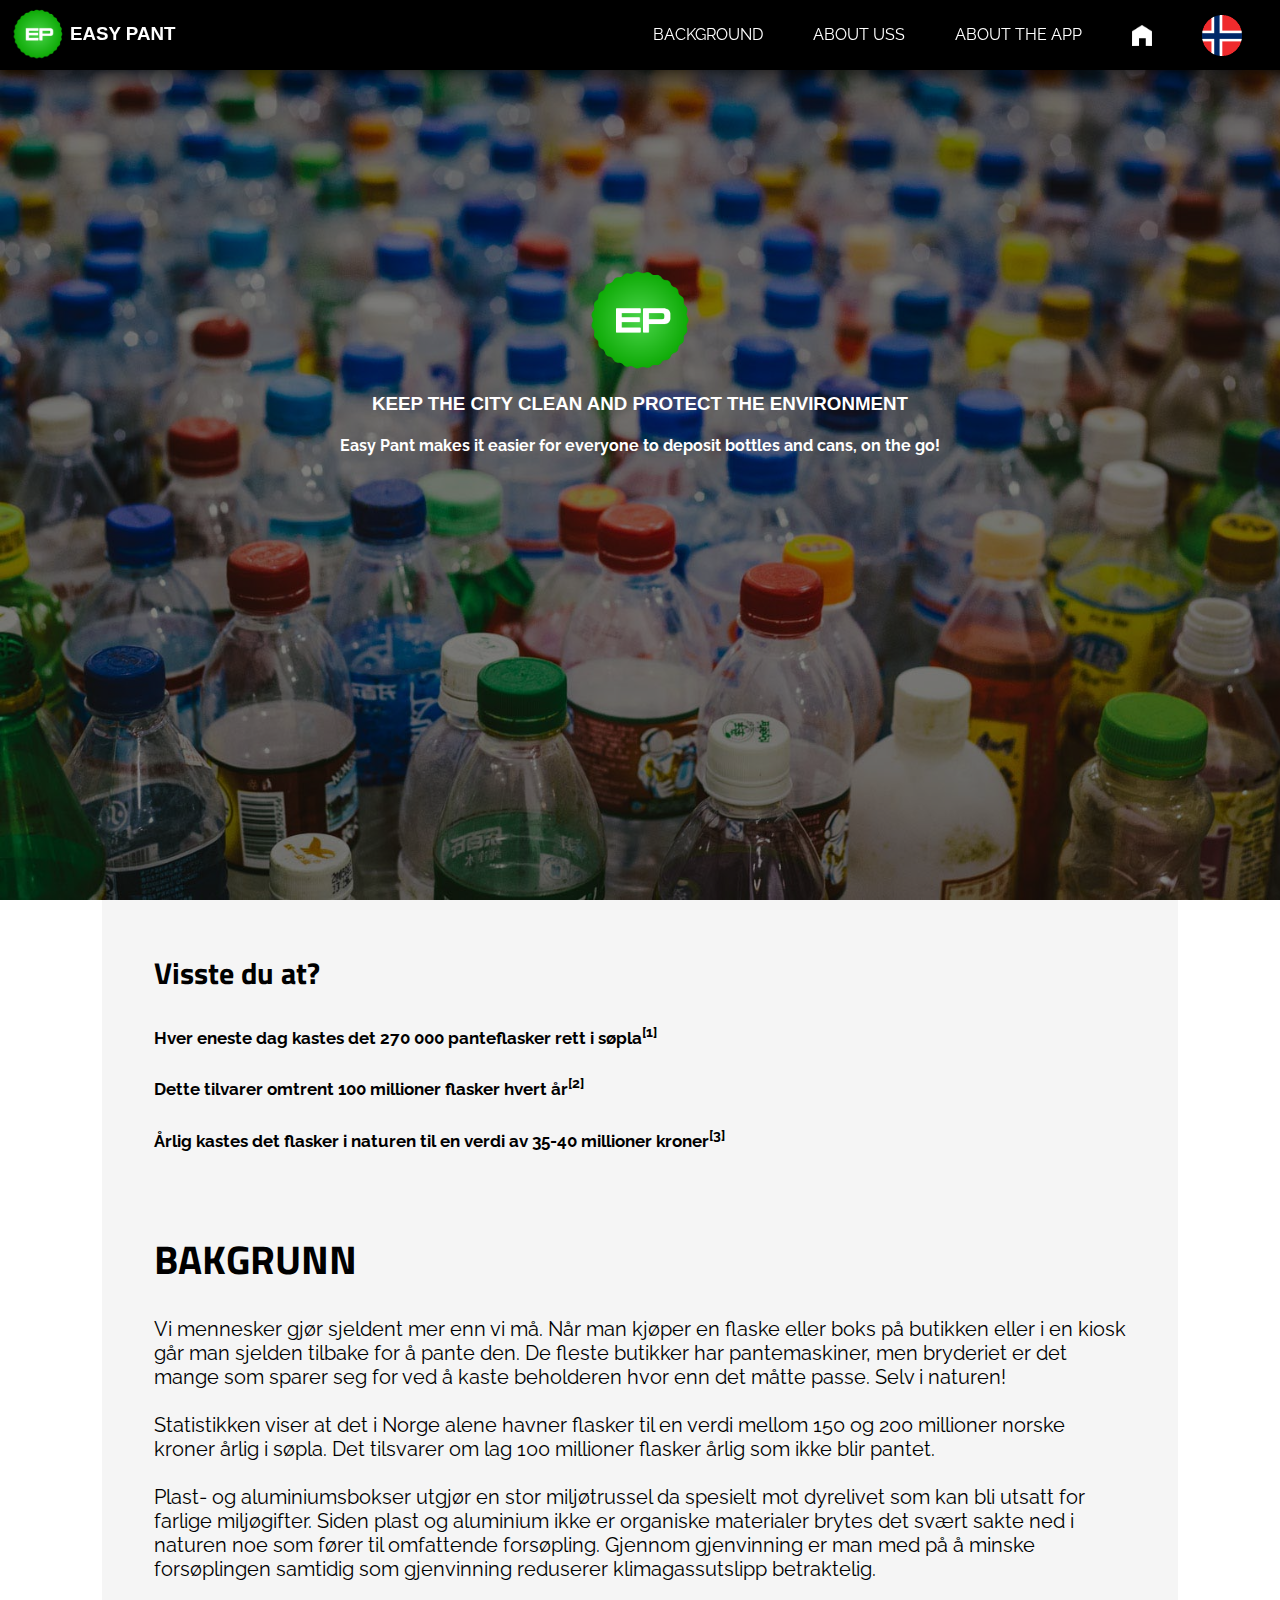
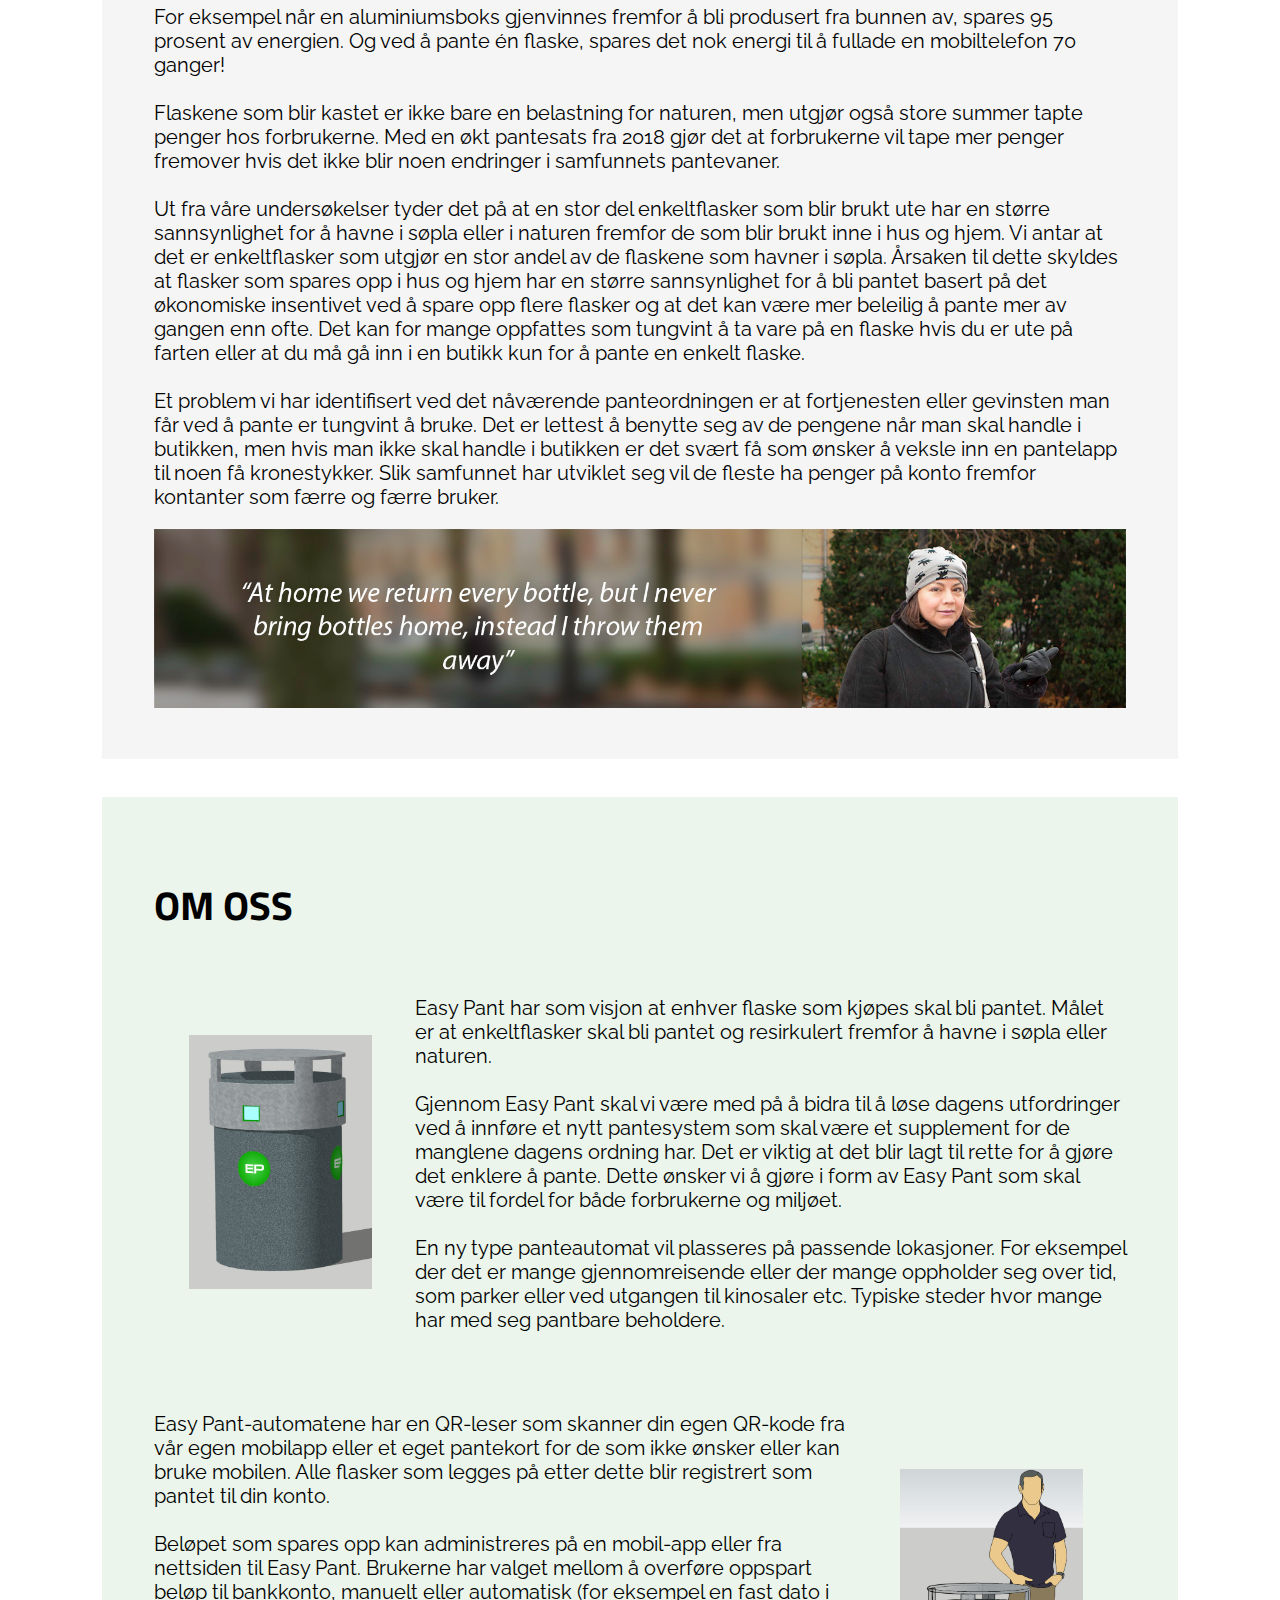
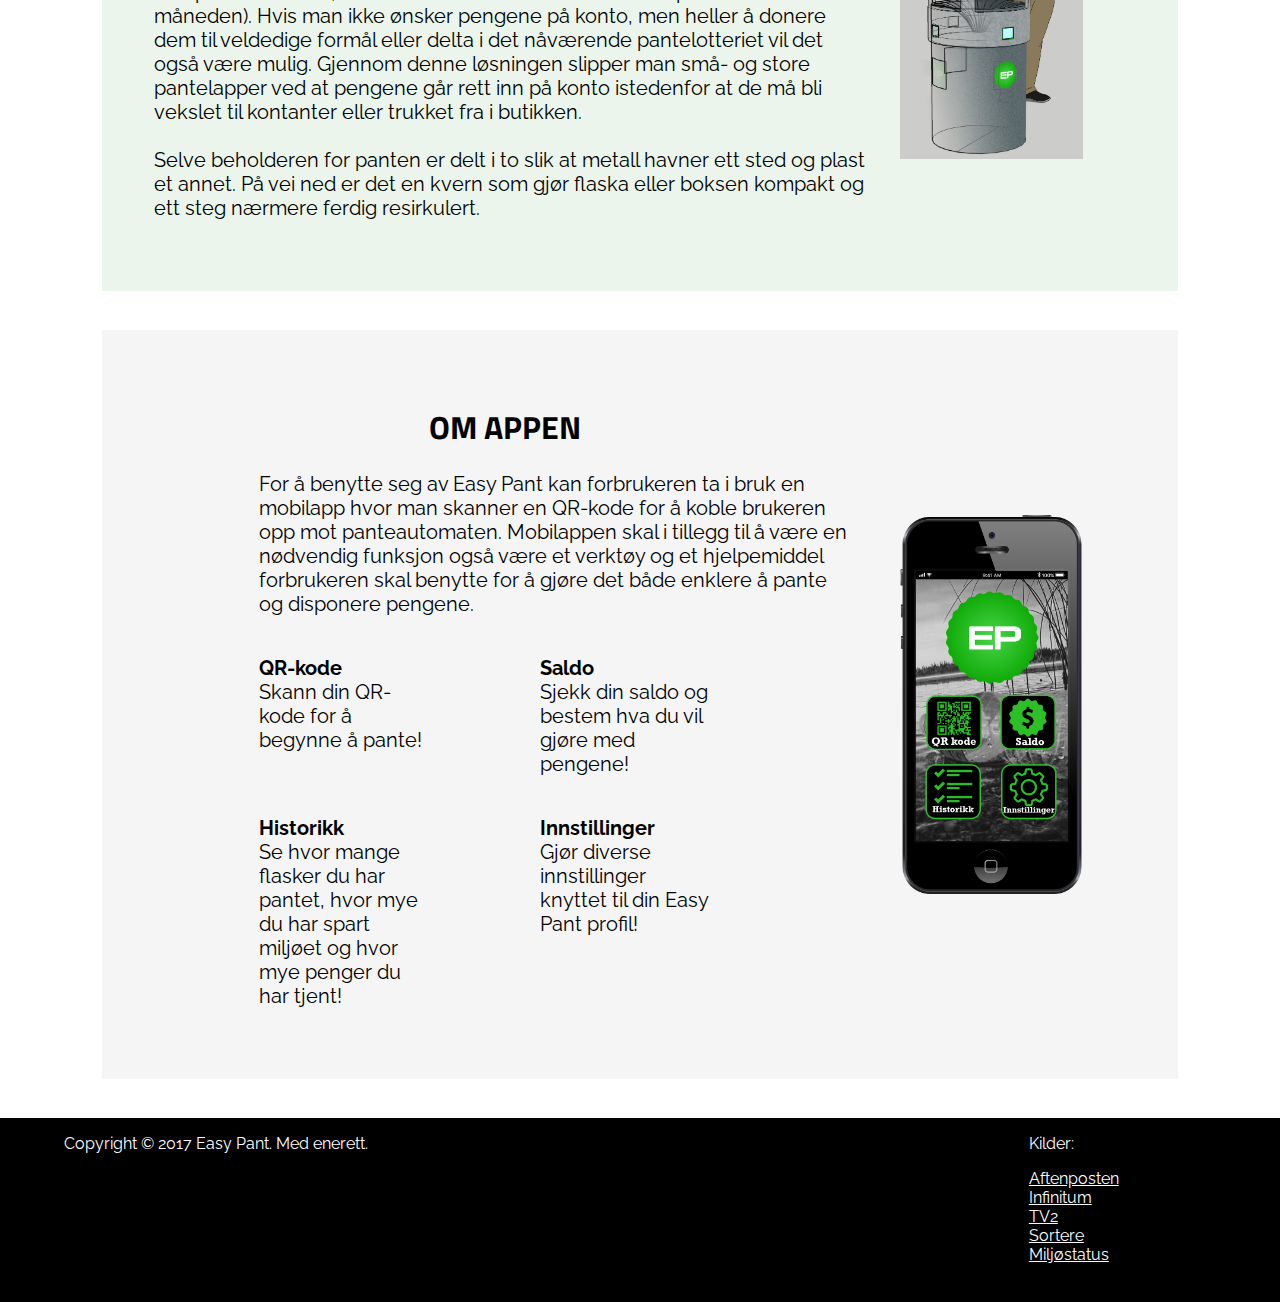
==== indexEng.html @ fc6bbb79 "skrive feil :S" ====
<!DOCTYPE html>
<html lang="no">
<head>
  <meta charset="utf-8">
  <meta name="description" content="Informasjonsside for flaskepantløsningen Easy Pant">
  <meta name="viewport" content="width=device-width, initial-scale=1, viewport-fit=cover">
  <link rel="stylesheet" href="style.css">
  <title>EASY PANT</title>
  <link rel="shortcut icon" href="media/favicon.ico" type="image/x-icon">
  <link rel="icon" href="media/favicon.ico" type="image/x-icon">
  <link href="https://fonts.googleapis.com/css?family=Raleway|Titillium+Web" rel="stylesheet">
</head>
<body>
  <!--MENY-->
  <nav>
    <div class="navlinks">
      <ul>
        <li>
          <a href="index.html" tabindex="5"><img class="flagg" src="media/NOR.png" alt="norske flagg."></a>
        </li>
        <li>
          <a href="indexEng.html" tabindex="4"><img style="width:20px;" src="media/home.png" alt="Hjem-knapp"></a>
        </li>
        <li>
          <a href="#applink" tabindex="3">ABOUT THE APP</a>
        </li>
        <li>
          <a href="#omosslink" tabindex="2">ABOUT USS</a>
        </li>
        <li>
          <a href="#bakgrunnlink" tabindex="1">BACKGROUND</a>
        </li>
      </ul>
    </div>
  </nav>


 <div class="dropdown">
  <div class="dropbtn">
    <div id="strek1"></div>
    <div id="strek2"></div>
    <div id="strek3"></div>
  </div>

  <div class="dropdown-content">
    <a href="indexEng.html"><img style="width:30px;" src="media/home.png" alt="Home"></a>
    <a href="index.html"><img style="width:35px;" src="media/NOR.png" alt="Norwegian"></a>
    <a href="#applink">ABOUT THE APP</a>
    <a href="#omosslink">ABOUT US</a>
    <a href="#bakgrunnlink">BACKGROUND</a>
  </div>
</div>


  <div class="logo">
    <a href="index.html" tabindex="-1">
      <img id="logobilde" src="media/EP.png" alt="Easy Pant logo">
      <h3>EASY PANT</h3>
    </a>
  </div>

  <div id="bildekarusell">
    <div class="bilde"></div>
    <div class="bilde"></div>
    <div class="bilde"></div>
    <div class="bilde"></div>
  </div>

  <div class="forside">
    <img style="width:100px;" src="media/EP.png" alt="Easy Pant logo">
    <h3>KEEP THE CITY CLEAN AND PROTECT THE ENVIRONMENT</h3>
    <h4>Easy Pant makes it easier for everyone to deposit bottles and cans, on the go!</h4>
  </div>

  <div id="bakgrunnlink"></div>


    <!-- Sources: https://www.vg.no/nyheter/innenriks/nordmenn-kaster-panteflasker-for-100-millioner-i-aaret/a/23494998/
      https://www.aftenposten.no/norge/i/3BmbM/Kastet-100-millioner-rett-i-sopla
      http://www.tv2.no/a/8527645/
      https://sortere.no/slankrestavfallet/husk-a-pante-ikke-kast-bort-energien/ -->

    <div class="bakgrunn">
		<h2>Visste du at?</h2>
        <h5>Hver eneste dag kastes det 270 000 panteflasker rett i søpla<sup><a href="https://www.aftenposten.no/norge/i/3BmbM/Kastet-100-millioner-rett-i-sopla" target="_blank">[1]</a></sup></h5>
        <h5>Dette tilvarer omtrent 100 millioner flasker hvert år<sup><a href="https://www.aftenposten.no/norge/i/3BmbM/Kastet-100-millioner-rett-i-sopla" target="_blank">[2]</a></sup></h5>
        <h5>Årlig kastes det flasker i naturen til en verdi av 35-40 millioner kroner<sup><a href="https://www.aftenposten.no/norge/i/3BmbM/Kastet-100-millioner-rett-i-sopla" target="_blank">[3]</a></sup></h5>
		<br>
        <h1>Bakgrunn</h1>
			<p>
      Vi mennesker gjør sjeldent mer enn vi må. Når man kjøper en flaske eller boks på butikken eller i en kiosk går man sjelden tilbake for å pante den.
      De fleste butikker har pantemaskiner, men bryderiet er det mange som sparer seg for ved å kaste beholderen hvor enn det måtte passe.
      Selv i naturen!<br><br>

      Statistikken viser at det i Norge alene havner flasker til en verdi mellom 150 og 200 millioner norske kroner årlig i søpla.
      Det tilsvarer om lag 100 millioner flasker årlig som ikke blir pantet.<br><br>

      Plast- og aluminiumsbokser utgjør en stor miljøtrussel da spesielt mot dyrelivet som kan bli utsatt for farlige miljøgifter.
      Siden plast og aluminium ikke er organiske materialer brytes det svært sakte ned i naturen noe som fører til omfattende forsøpling.
      Gjennom gjenvinning er man med på å minske forsøplingen samtidig som gjenvinning reduserer klimagassutslipp betraktelig.<br><br>

      For eksempel når en aluminiumsboks gjenvinnes fremfor å bli produsert fra bunnen av, spares 95 prosent av energien.
      Og ved å pante én flaske, spares det nok energi til å fullade en mobiltelefon 70 ganger!<br><br>

      Flaskene som blir kastet er ikke bare en belastning for naturen, men utgjør også store summer tapte penger hos forbrukerne.
      Med en økt pantesats fra 2018 gjør det at forbrukerne vil tape mer penger fremover hvis det ikke blir noen endringer i samfunnets pantevaner.<br><br>

      Ut fra våre undersøkelser tyder det på at en stor del enkeltflasker som blir brukt ute har en større sannsynlighet for å havne i søpla eller i naturen fremfor de som blir brukt inne i hus og hjem.
      Vi antar at det er enkeltflasker som utgjør en stor andel av de flaskene som havner i søpla.
      Årsaken til dette skyldes at flasker som spares opp i hus og hjem har en større sannsynlighet for å bli pantet basert på det økonomiske insentivet
      ved å spare opp flere flasker og at det kan være mer beleilig å pante mer av gangen enn ofte.
      Det kan for mange oppfattes som tungvint å ta vare på en flaske hvis du er ute på farten eller at du må gå inn i en butikk kun for å pante en enkelt flaske.<br><br>

      Et problem vi har identifisert ved det nåværende panteordningen er at fortjenesten eller gevinsten man får ved å pante er tungvint å bruke.
      Det er lettest å benytte seg av de pengene når man skal handle i butikken, men hvis man ikke skal handle i butikken er det svært få
      som ønsker å veksle inn en pantelapp til noen få kronestykker.
      Slik samfunnet har utviklet seg vil de fleste ha penger på konto fremfor kontanter som færre og færre bruker.
			</p>
      <div id="sitatkarusell">
        <div class="sitatBildeEng"></div>
        <div class="sitatBildeEng"></div>
        <div class="sitatBildeEng"></div>
        <div class="sitatBildeEng"></div>
        <div class="sitatBildeEng"></div>
      </div>
    </div>



    <div id="omosslink"></div>
  <div class="omoss">
    <h1>Om oss</h1>
    <div class="omossInnhold">
      <div class="omossBilde"><img style="width:70%;" src="media/preview1.jpg" alt="En skissetegning av Easy Pant-automaten"></div>
      <div class="omossTekst"><p>
        Easy Pant har som visjon at enhver flaske som kjøpes skal bli pantet.
        Målet er at enkeltflasker skal bli pantet og resirkulert fremfor å havne i søpla eller naturen.<br><br>

        Gjennom Easy Pant skal vi være med på å bidra til å løse dagens utfordringer ved å innføre et nytt pantesystem
        som skal være et supplement for de manglene dagens ordning har. Det er viktig at det blir lagt til rette for å gjøre det enklere å pante.
        Dette ønsker vi å gjøre i form av Easy Pant som skal være til fordel for både forbrukerne og miljøet.<br><br>

        En ny type panteautomat vil plasseres på passende lokasjoner. For eksempel der det er mange gjennomreisende eller der
        mange oppholder seg over tid, som parker eller ved utgangen til kinosaler etc.
        Typiske steder hvor mange har med seg pantbare beholdere.
      </p>
      </div>
    </div>
    <div class="omossInnhold">
      <div class="omossTekst">
        <p>
        Easy Pant-automatene har en QR-leser som skanner din egen QR-kode fra vår egen mobilapp eller et eget pantekort for de som ikke ønsker eller kan bruke mobilen.
        Alle flasker som legges på etter dette blir registrert som pantet til din konto.<br><br>

        Beløpet som spares opp kan administreres på en mobil-app eller fra nettsiden til Easy Pant. Brukerne har valget mellom å overføre oppspart beløp
        til bankkonto, manuelt eller automatisk (for eksempel en fast dato i måneden).
        Hvis man ikke ønsker pengene på konto, men heller å donere dem til veldedige formål eller delta i det nåværende pantelotteriet vil det også være mulig.
        Gjennom denne løsningen slipper man små- og store pantelapper ved at pengene går rett inn på konto
        istedenfor at de må bli vekslet til kontanter eller trukket fra i butikken.<br><br>

        Selve beholderen for panten er delt i to slik at metall havner ett sted og plast et annet.
        På vei ned er det en kvern som gjør flaska eller boksen kompakt og ett steg nærmere ferdig resirkulert.
        </p>
      </div>
      <div class="omossBilde"><img style="width:70%;" src="media/preview2.jpg" alt="En gjennomsiktig skissetegning med en person for størrelsesforhold"></div>
    </div>
  </div>

  <div id="applink"></div>
  <div class="app">
    <div class="omApp">
      <h1>Om appen</h1>
    <p> For å benytte seg av Easy Pant kan forbrukeren ta i bruk en mobilapp hvor man skanner en QR-kode for å koble brukeren opp mot panteautomaten.
      Mobilappen skal i tillegg til å være en nødvendig funksjon også være et verktøy og et hjelpemiddel forbrukeren skal benytte for å gjøre det både enklere å pante og disponere pengene.
    </p>
      <p class="appTekst"><b>QR-kode</b><br>Skann din QR-kode for å begynne å pante!</p>
      <p class="appTekst"><b>Saldo</b><br>Sjekk din saldo og bestem hva du vil gjøre med pengene!</p>
      <p class="appTekst"><b>Historikk</b><br>Se hvor mange flasker du har pantet, hvor mye du har spart miljøet og hvor mye penger du har tjent!</p>
      <p class="appTekst"><b>Innstillinger</b><br>Gjør diverse innstillinger knyttet til din Easy Pant profil!</p>
  </div>
  <div class="appBilde">
      <img style="max-width:70%;max-height:80vh;" src="media/phonemenunor.png" alt="Phone App">
  </div>
</div>
  <div class="footer">

    <p class="copyright">Copyright © 2017 Easy Pant. Med enerett.</p>
    <div class="Kilder">
        <ul><p>Kilder:</p>
          <li><a href="https://www.aftenposten.no/norge/i/3BmbM/Kastet-100-millioner-rett-i-sopla" target="_blank">Aftenposten</a></li>
          <li><a href="http://infinitummovement.no/og-nar-forsvinner-den/" target="_blank">Infinitum</a></li>
          <li><a href="http://www.tv2.no/nyheter/9519678/" target="_blank">TV2</a></li>
          <li><a href="https://sortere.no/slankrestavfallet/husk-a-pante-ikke-kast-bort-energien/" target="_blank">Sortere</a></li>
          <li><a href="http://www.miljostatus.no/tema/avfall/avfallstyper/plastavfall/" target="_blank">Miljøstatus</a></li>
        </ul>
  </div>
</div>
  <script src="script.js"></script>
</body>
</html>
---- style.css ----
body {
	margin: 0px;
	padding: 0px;
	background-color: white;
	font-family: 'Raleway', Helvetica,Arial,sans-serif;
  max-width: 100%;
  overflow-x: hidden;
}

h2 {
	font-family: 'Titillium Web', sans-serif;
}
h1 {
	font-family: 'Titillium Web', sans-serif;
	text-transform: uppercase;
}
h3 {
	font-family: Helvetica, Arial, sans-serif;
}

sup a{
  color: black;
}

a{
	text-decoration: none;
	color: white;
}

ul{
  margin: 0px;
	margin-right: 5%;
}

.navlinks {
  margin-left: -10px;
	overflow: hidden;
	z-index: 9;
	background-color: black;
	position: fixed;
	top: 0%;
  width: 105%;
	height: 70px;
  box-shadow: 10px 0px 30px #000000;
}


.navlinks ul li {
	margin-left: 0%;
	float: right;
	padding-bottom: 30px;
	display: run-in;
}

.navlinks ul li a{
	margin-left: 0%;
	float: right;
	padding: 25px 25px;
	padding-bottom: 30px;
}

.navlinks ul li a:hover{
	background-color: rgb(52, 52, 52);
}

.flagg{
	margin-top: -10px;
	width: 40px;
	height: auto;
}

#bildekarusell {
    background-color: black;
    margin: 0px;
  	width: 100%;
  	height: 100vh;
  	position: relative;
  	overflow: hidden;
}

.bilde {
	opacity: 0.5;
	background-size: cover;
	width: 100%;
	height:100vh;
	position: absolute;
	left: 0px;
}

@keyframes innFraHoyre {
	from { left: 100%; }
	to { left: 0%; }
}

@keyframes utTilVenstre {
	from { left: 0%; }
  	to { left: -100%; }
}

#sitatkarusell {
    background-size: 100%;
    width: 100%;
    height: 14vw;
    position: relative;
    margin: 0px auto;
    overflow: hidden;
}

.sitatBilde {
	background-size: 100%;
	width: 100%;
	height: 14vw;
	position: absolute;
	left: 0px;
}

.sitatBildeEng {
	background-size: 100%;
	width: 100%;
	height: 14vw;
	position: absolute;
	left: 0px;
}
@keyframes sitatInnFraHoyre {
    from { left: 100%; }
    to { left: 0%; }
}

@keyframes sitatUtTilVenstre {
    from { left: 0%; }
    to { left: -100%; }
}



#logobilde{
    width: 50px;
    height: 50px;
}

.logo h3{
    position: fixed;
    left: 70px;
    top: 0.5%;
}

.logo{
    z-index: 99;
    position: fixed;
    top: 1%;
    left: 1%;
    text-align: center;
}

.forside{
	text-align: center;
    color: white;
    position: absolute;
		top: 30%;
    left: 25%;
    right: 25%;

}

.omoss{
		font-size: 20px;
		padding: 4%;
		margin: 3% 8% 3% 8%;
		background-color: rgb(235, 245, 235);
}
.omossInnhold{
	display: flex;
	flex-wrap: wrap;
	justify-content: space-around;
	margin-top: 40px;
}
.omossBilde {
	flex: 1 0 200px;
	align-self: center;
}
.omossTekst {
	flex: 1 1 650px;
	align-self: center;
	padding: 0;
	margin-top: 0;
}

.bakgrunn{
    font-size: 20px;
    padding: 4%;
		margin: -2% 8% 0% 8%;
    background-color: rgb(245, 245, 245);
}

.footer{
	background-color: black;

	padding-left: 5%;
    max-width: 100%;
    color: white;
    display: flex;
    padding-right: 10%;
    padding-bottom: 3%;

}

.Kilder li {
	list-style-type: none;
	text-decoration: underline;

}

.Kilder ul {
	margin-left: 70%;
}

.Kilder {
    width: 50%;
}

.footer p {
  margin-right: 0px;
  padding-right: 0px;
  width:50%;

}



.app{
	padding: 4%;
	margin: 3% 8% 3% 8%;
  background-color: rgb(245, 245, 245);
	display: flex;
	flex-wrap: wrap;
	justify-content: space-around;
}

.omApp {
	flex: 1 0 70%;
	text-align: center;
}

.omApp p {
	text-align: left;
	padding-left: 15%;
	font-size: 20px;
}

.appTekst {
	font-size: 15px;
	float:left;
	width:25%;
	padding-left: 15%;
}

@media (max-width: 767px) {
    .appTekst { width: 80%;}
}
.appBilde {
	flex: 1 0 250px;
	align-self: center;
}
.app img{
	display: block;
	margin: auto;

}
.omoss img {
	margin-left: 35px;
}

.dropbtn {
	margin-top: ;
	padding: 10px;
		cursor: pointer;
		transition: 0.5s;
}

#strek1, #strek2, #strek3{
	background-color: white;
	width: 40px;
	height: 4px;
	margin-top: 8px;
	border-radius: 10px;
	transition: 0.5s;
}

#strek1{
	position: absolute;
	top: 0px;
	z-index: 99;
}

#strek2{
	background-color: white;;

}

#strek3{
	position: absolute;
	top: 20px;
	z-index: 99;
}

.dropdown {
		position: absolute;
		top: -1000px;
		left: 85%;
		z-index: 99999;
        visibility: collapse;
}

.dropdown-content {
		text-align: center;
		position: absolute;
		right: -300%;
		top: 177%;
		background-color: rgb(34, 34, 34);
		min-width: 160px;
		box-shadow: 0px 8px 16px 0px rgba(0,0,0,0.2);
		z-index: 1;
		display: block;
		transition: 1s;
}

.dropdown-content a {
		color: white;
		padding: 12px 16px;
		text-decoration: none;
		display: block;
}





@media only screen and (max-width: 700px) {

.dropdown {
    position: fixed;
    top: 13px;
    visibility: visible;
}


.navlinks ul{
    position: absolute;
    top: -1000%;
}

.forside{
    top: 30%;
}

      #sitatkarusell {
    background-size: 100%;
    width: 100%;
    height: 26vw;
    position: relative;
    margin: 0px auto;
    overflow: hidden;
}

.sitatBilde {
	background-size: 100%;
	width: 100%;
	height: 26vw;
	position: absolute;
	left: 0px;
}

.sitatBildeEng {
	background-size: 100%;
	width: 100%;
	height: 26vw;
	position: absolute;
	left: 0px;
}

.footer{
	background-color: black;
	text-align: center;
	padding-left: 5%;
    max-width: 100%;
    color: white;
    display: block;
    padding-right: 10%;
    padding-top: 3%;

}


.Kilder {
    width: 100%;

}

.footer p {
  margin-right: 0px;
  padding-right: 0px;
  width:100%;

}

.Kilder ul {
    margin-left: 0;
}

.bakgrunn {
    margin: 0;
}
.omoss {
    margin: 0;
}
.app {
    margin: 0;
}
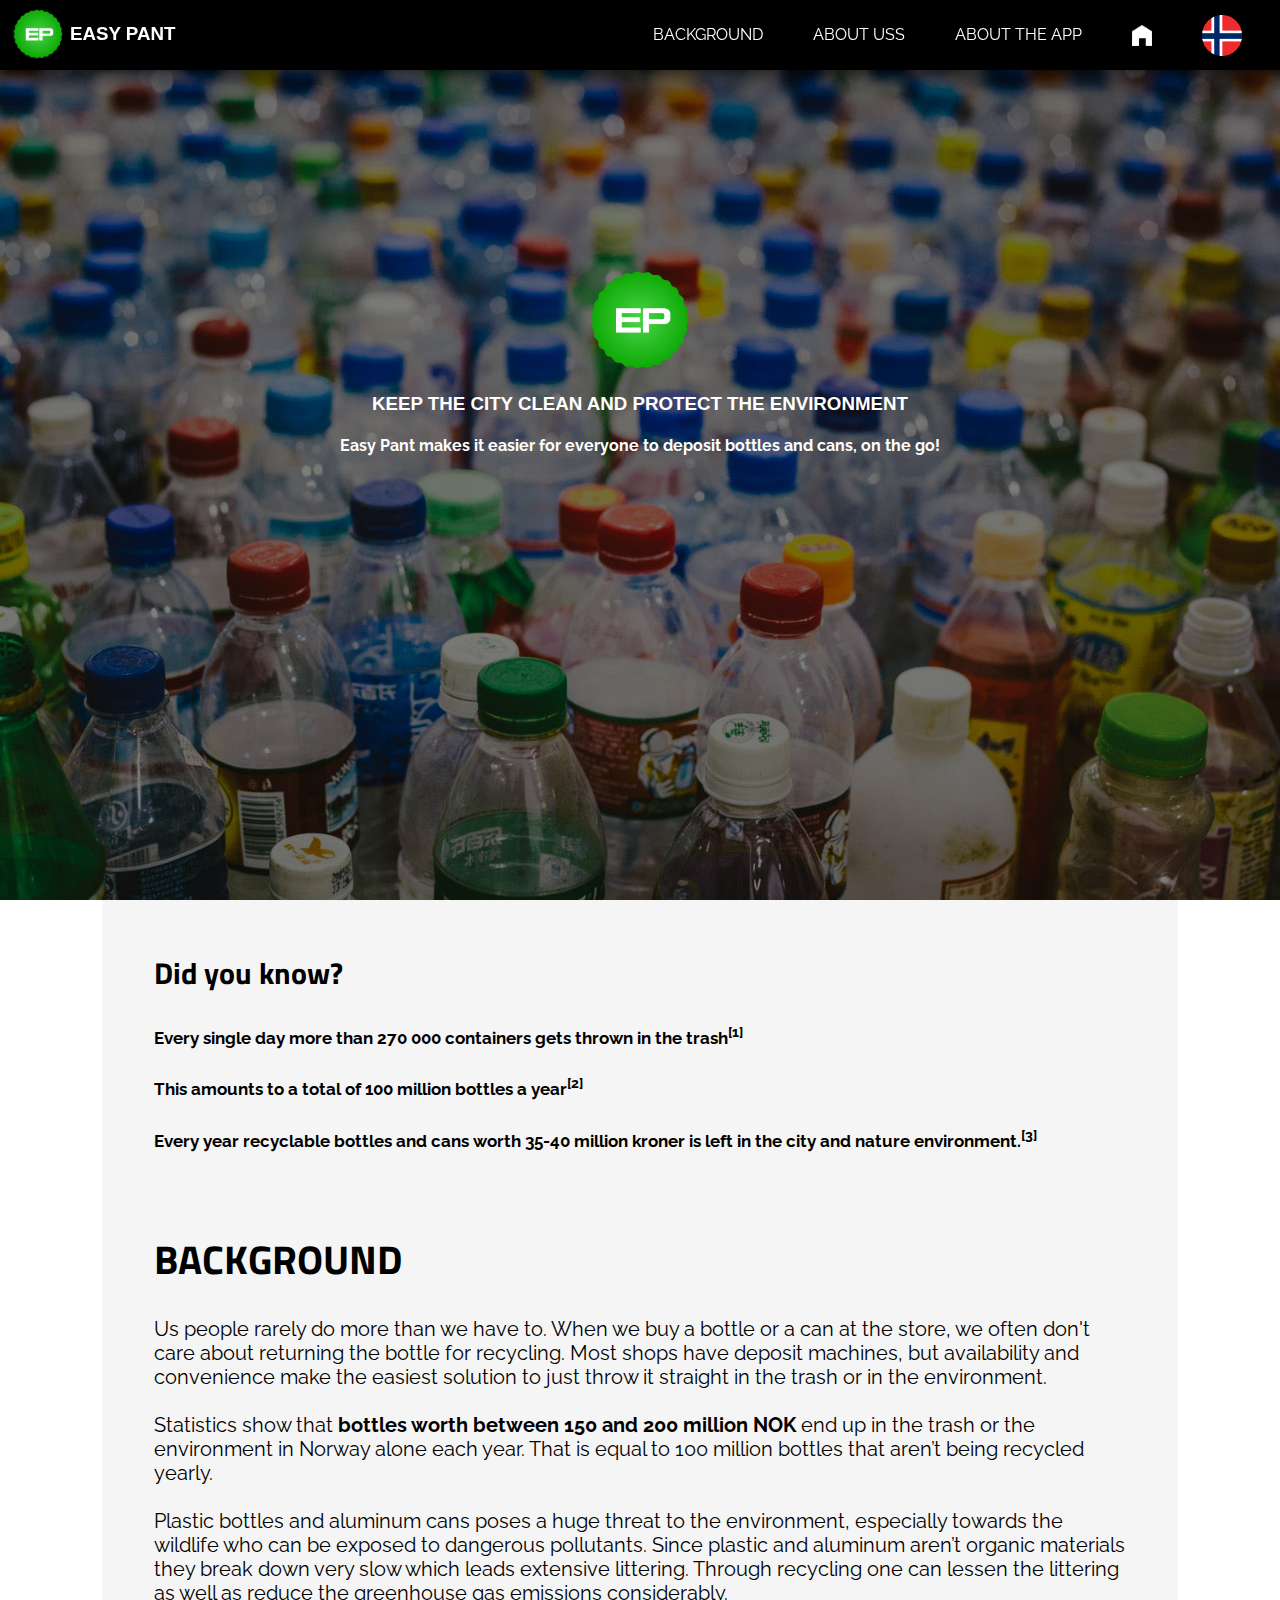
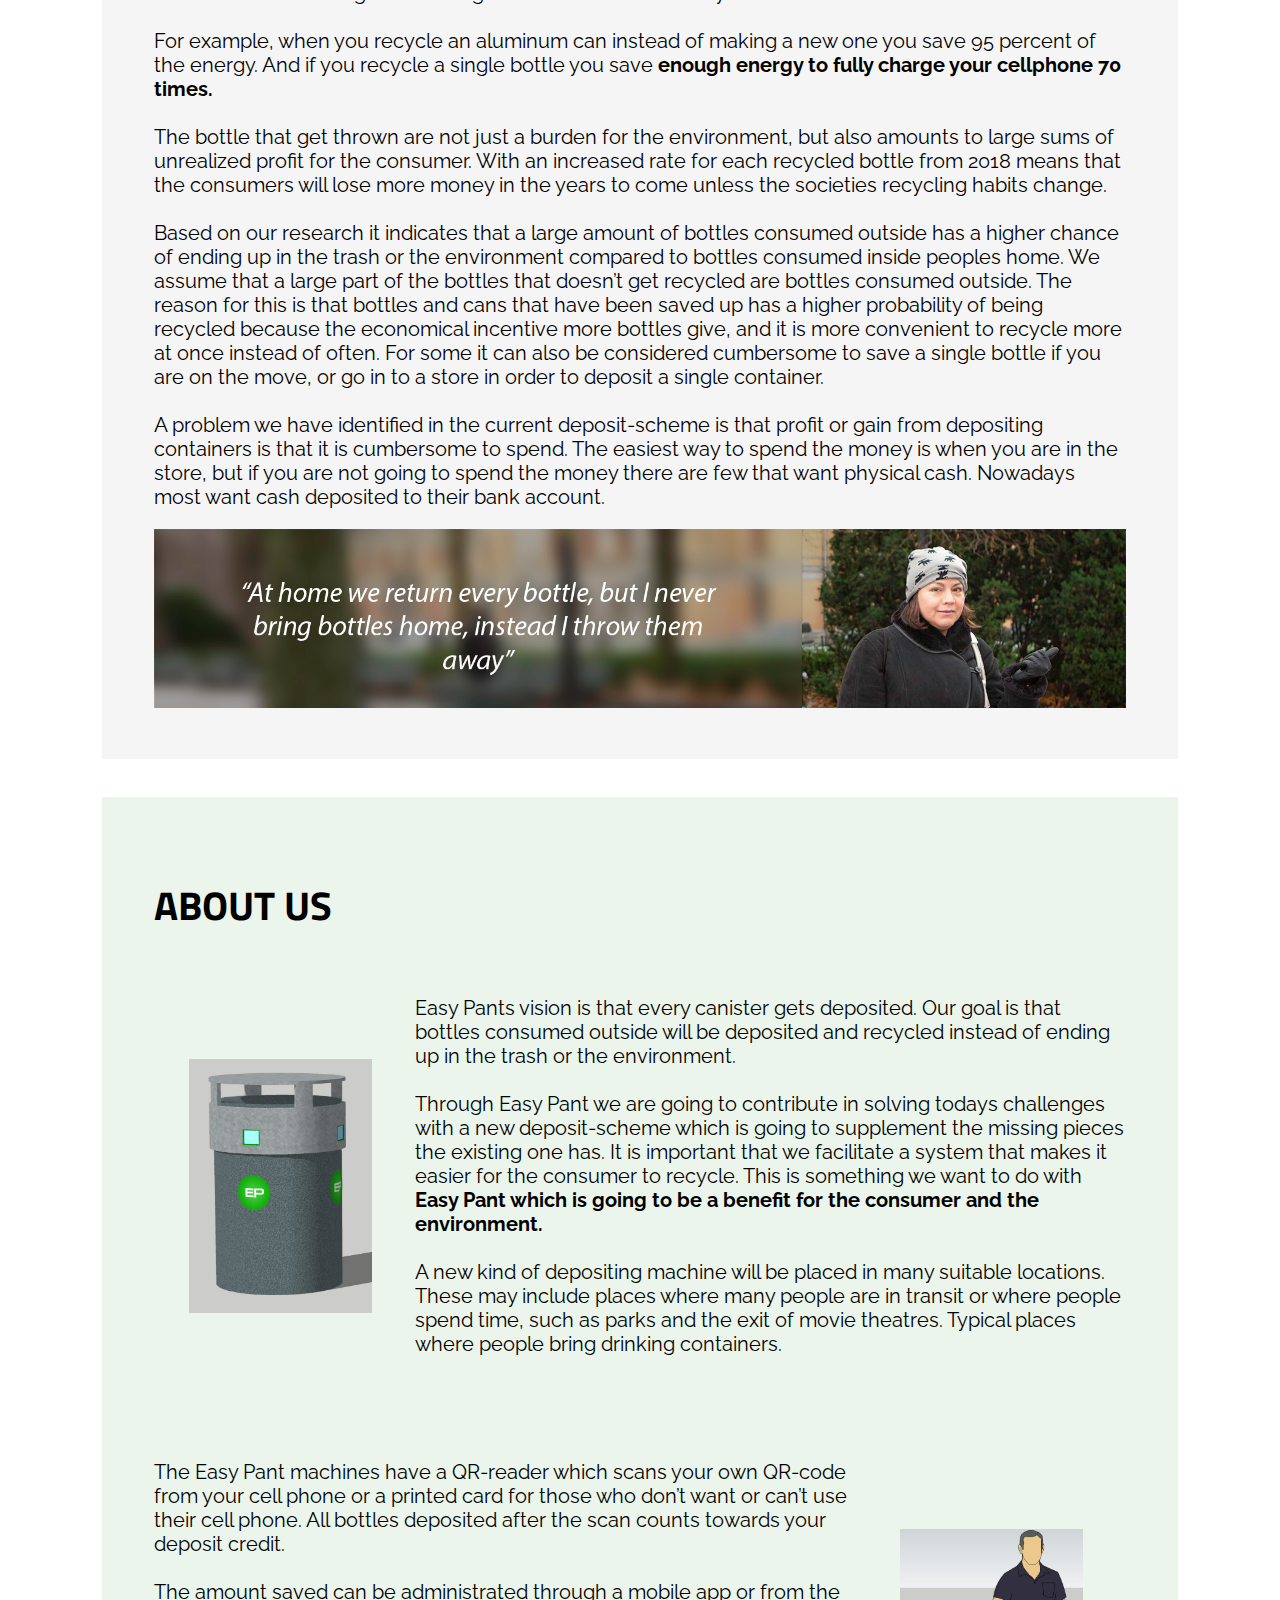
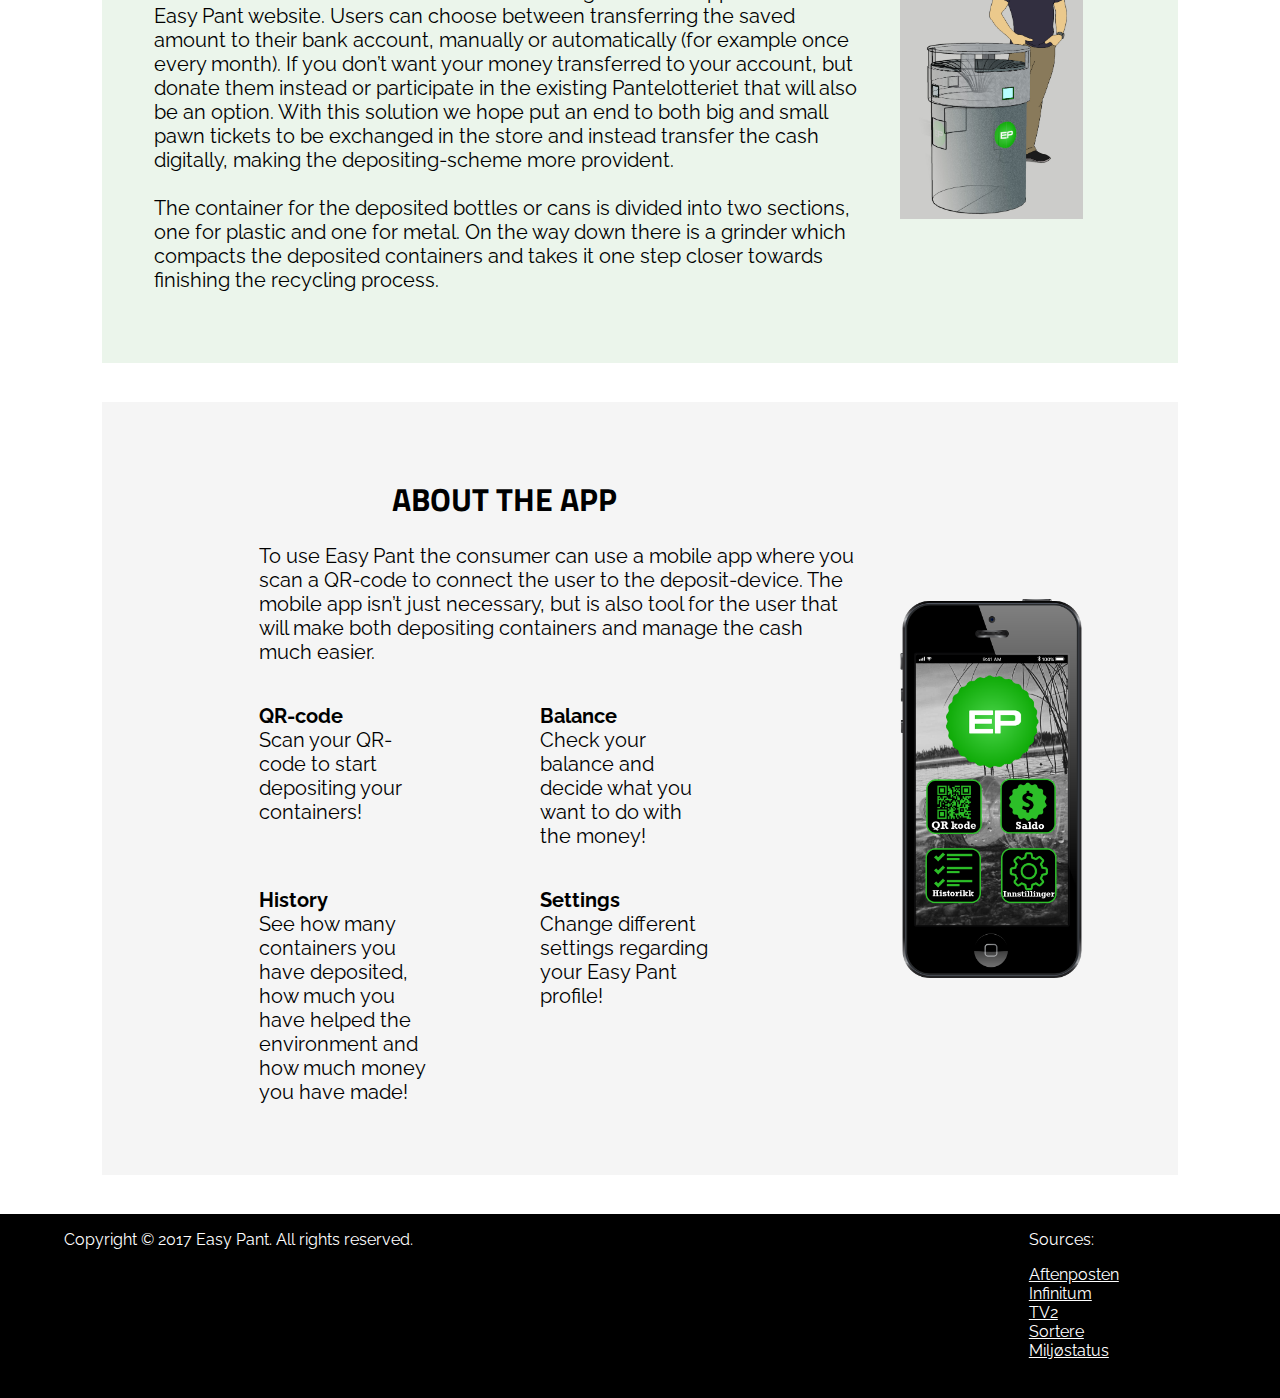
==== commit 87824550: "Norsktilengelsk" ====
--- a/indexEng.html
+++ b/indexEng.html
@@ -81,40 +81,40 @@
       https://sortere.no/slankrestavfallet/husk-a-pante-ikke-kast-bort-energien/ -->
 
     <div class="bakgrunn">
-		<h2>Visste du at?</h2>
-        <h5>Hver eneste dag kastes det 270 000 panteflasker rett i søpla<sup><a href="https://www.aftenposten.no/norge/i/3BmbM/Kastet-100-millioner-rett-i-sopla" target="_blank">[1]</a></sup></h5>
-        <h5>Dette tilvarer omtrent 100 millioner flasker hvert år<sup><a href="https://www.aftenposten.no/norge/i/3BmbM/Kastet-100-millioner-rett-i-sopla" target="_blank">[2]</a></sup></h5>
-        <h5>Årlig kastes det flasker i naturen til en verdi av 35-40 millioner kroner<sup><a href="https://www.aftenposten.no/norge/i/3BmbM/Kastet-100-millioner-rett-i-sopla" target="_blank">[3]</a></sup></h5>
+		<h2>Did you know?</h2>
+        <h5>Every single day more than 270 000 containers gets thrown in the trash<sup><a href="https://www.aftenposten.no/norge/i/3BmbM/Kastet-100-millioner-rett-i-sopla" target="_blank">[1]</a></sup></h5>
+        <h5>This amounts to a total of 100 million bottles a year<sup><a href="https://www.aftenposten.no/norge/i/3BmbM/Kastet-100-millioner-rett-i-sopla" target="_blank">[2]</a></sup></h5>
+        <h5>Every year recyclable bottles and cans worth 35-40 million kroner is left in the city and nature environment.<sup><a href="https://www.aftenposten.no/norge/i/3BmbM/Kastet-100-millioner-rett-i-sopla" target="_blank">[3]</a></sup></h5>
 		<br>
-        <h1>Bakgrunn</h1>
+        <h1>Background</h1>
 			<p>
-      Vi mennesker gjør sjeldent mer enn vi må. Når man kjøper en flaske eller boks på butikken eller i en kiosk går man sjelden tilbake for å pante den.
-      De fleste butikker har pantemaskiner, men bryderiet er det mange som sparer seg for ved å kaste beholderen hvor enn det måtte passe.
-      Selv i naturen!<br><br>
+        Us people rarely do more than we have to. When we buy a bottle or a can at the store, we often don't care about returning the bottle for recycling.
+        Most shops have deposit machines,
+        but availability and convenience make the easiest solution to just throw it straight in the trash or in the environment.<br><br>
 
-      Statistikken viser at det i Norge alene havner flasker til en verdi mellom 150 og 200 millioner norske kroner årlig i søpla.
-      Det tilsvarer om lag 100 millioner flasker årlig som ikke blir pantet.<br><br>
+        Statistics show that <strong>bottles worth between 150 and 200 million NOK</strong> end up in the trash or the environment in Norway alone each year.
+        That is equal to 100 million bottles that aren’t being recycled yearly.<br><br>
 
-      Plast- og aluminiumsbokser utgjør en stor miljøtrussel da spesielt mot dyrelivet som kan bli utsatt for farlige miljøgifter.
-      Siden plast og aluminium ikke er organiske materialer brytes det svært sakte ned i naturen noe som fører til omfattende forsøpling.
-      Gjennom gjenvinning er man med på å minske forsøplingen samtidig som gjenvinning reduserer klimagassutslipp betraktelig.<br><br>
+        Plastic bottles and aluminum cans poses a huge threat to the environment, especially towards the wildlife who can be exposed to dangerous pollutants.
+        Since plastic and aluminum aren’t organic materials they break down very slow which leads extensive littering.
+        Through recycling one can lessen the littering as well as reduce the greenhouse gas emissions considerably.<br><br>
 
-      For eksempel når en aluminiumsboks gjenvinnes fremfor å bli produsert fra bunnen av, spares 95 prosent av energien.
-      Og ved å pante én flaske, spares det nok energi til å fullade en mobiltelefon 70 ganger!<br><br>
+        For example, when you recycle an aluminum can instead of making a new one you save 95 percent of the energy.
+        And if you recycle a single bottle you save <strong>enough energy to fully charge your cellphone 70 times.</strong><br><br>
 
-      Flaskene som blir kastet er ikke bare en belastning for naturen, men utgjør også store summer tapte penger hos forbrukerne.
-      Med en økt pantesats fra 2018 gjør det at forbrukerne vil tape mer penger fremover hvis det ikke blir noen endringer i samfunnets pantevaner.<br><br>
+        The bottle that get thrown are not just a burden for the environment, but also amounts to large sums of unrealized profit for the consumer.
+        With an increased rate for each recycled bottle from 2018 means that the consumers will lose more money in
+        the years to come unless the societies recycling habits change.<br><br>
 
-      Ut fra våre undersøkelser tyder det på at en stor del enkeltflasker som blir brukt ute har en større sannsynlighet for å havne i søpla eller i naturen fremfor de som blir brukt inne i hus og hjem.
-      Vi antar at det er enkeltflasker som utgjør en stor andel av de flaskene som havner i søpla.
-      Årsaken til dette skyldes at flasker som spares opp i hus og hjem har en større sannsynlighet for å bli pantet basert på det økonomiske insentivet
-      ved å spare opp flere flasker og at det kan være mer beleilig å pante mer av gangen enn ofte.
-      Det kan for mange oppfattes som tungvint å ta vare på en flaske hvis du er ute på farten eller at du må gå inn i en butikk kun for å pante en enkelt flaske.<br><br>
+        Based on our research it indicates that a large amount of bottles consumed outside has a higher chance of ending up in the trash or the environment compared to bottles consumed inside peoples home.
+        We assume that a large part of the bottles that doesn’t get recycled are bottles consumed outside.
+        The reason for this is that bottles and cans that have been saved up has a higher probability of being recycled because the economical
+        incentive more bottles give, and it is more convenient to recycle more at once instead of often. For some it can also be considered
+        cumbersome to save a single bottle if you are on the move, or go in to a store in order to deposit a single container.<br><br>
 
-      Et problem vi har identifisert ved det nåværende panteordningen er at fortjenesten eller gevinsten man får ved å pante er tungvint å bruke.
-      Det er lettest å benytte seg av de pengene når man skal handle i butikken, men hvis man ikke skal handle i butikken er det svært få
-      som ønsker å veksle inn en pantelapp til noen få kronestykker.
-      Slik samfunnet har utviklet seg vil de fleste ha penger på konto fremfor kontanter som færre og færre bruker.
+        A problem we have identified in the current deposit-scheme is that profit or gain from depositing containers is that it is cumbersome to spend. The easiest
+        way to spend the money is when you are in the store, but if you are not going to spend the money there are few that want physical cash.
+        Nowadays most want cash deposited to their bank account.
 			</p>
       <div id="sitatkarusell">
         <div class="sitatBildeEng"></div>
@@ -129,37 +129,36 @@
 
     <div id="omosslink"></div>
   <div class="omoss">
-    <h1>Om oss</h1>
+    <h1>About us</h1>
     <div class="omossInnhold">
       <div class="omossBilde"><img style="width:70%;" src="media/preview1.jpg" alt="En skissetegning av Easy Pant-automaten"></div>
       <div class="omossTekst"><p>
-        Easy Pant har som visjon at enhver flaske som kjøpes skal bli pantet.
-        Målet er at enkeltflasker skal bli pantet og resirkulert fremfor å havne i søpla eller naturen.<br><br>
+        Easy Pants vision is that every canister gets deposited. Our goal is that bottles consumed outside will be deposited and recycled instead of ending up in
+        the trash or the environment.<br><br>
 
-        Gjennom Easy Pant skal vi være med på å bidra til å løse dagens utfordringer ved å innføre et nytt pantesystem
-        som skal være et supplement for de manglene dagens ordning har. Det er viktig at det blir lagt til rette for å gjøre det enklere å pante.
-        Dette ønsker vi å gjøre i form av Easy Pant som skal være til fordel for både forbrukerne og miljøet.<br><br>
+        Through Easy Pant we are going to contribute in solving todays challenges with a new deposit-scheme which is going to supplement the
+        missing pieces the existing one has. It is important that we facilitate a system that makes it easier for the consumer to recycle.
+        This is something we want to do with <strong>Easy Pant which is going to be a benefit for the consumer and the environment.</strong><br><br>
 
-        En ny type panteautomat vil plasseres på passende lokasjoner. For eksempel der det er mange gjennomreisende eller der
-        mange oppholder seg over tid, som parker eller ved utgangen til kinosaler etc.
-        Typiske steder hvor mange har med seg pantbare beholdere.
+        A new kind of depositing machine will be placed in many suitable locations. These may include places where many people are in
+        transit or where people spend time, such as parks and the exit of movie theatres. Typical places where people bring drinking containers.<br><br>
       </p>
       </div>
     </div>
     <div class="omossInnhold">
       <div class="omossTekst">
         <p>
-        Easy Pant-automatene har en QR-leser som skanner din egen QR-kode fra vår egen mobilapp eller et eget pantekort for de som ikke ønsker eller kan bruke mobilen.
-        Alle flasker som legges på etter dette blir registrert som pantet til din konto.<br><br>
+          The Easy Pant machines have a QR-reader which scans your own QR-code from your cell phone or a printed card for those who don’t want or can’t use their cell phone.
+          All bottles deposited after the scan counts towards your deposit credit.<br><br>
 
-        Beløpet som spares opp kan administreres på en mobil-app eller fra nettsiden til Easy Pant. Brukerne har valget mellom å overføre oppspart beløp
-        til bankkonto, manuelt eller automatisk (for eksempel en fast dato i måneden).
-        Hvis man ikke ønsker pengene på konto, men heller å donere dem til veldedige formål eller delta i det nåværende pantelotteriet vil det også være mulig.
-        Gjennom denne løsningen slipper man små- og store pantelapper ved at pengene går rett inn på konto
-        istedenfor at de må bli vekslet til kontanter eller trukket fra i butikken.<br><br>
+          The amount saved can be administrated through a mobile app or from the Easy Pant website.
+          Users can choose between transferring the saved amount to their bank account, manually or automatically (for example once every month).
+          If you don’t want your money transferred to your account, but donate them instead or participate in the existing Pantelotteriet that will also be an option.
+          With this solution we hope put an end to both big and small pawn tickets to be exchanged in the store and instead transfer the cash digitally,
+          making the depositing-scheme more provident.<br><br>
 
-        Selve beholderen for panten er delt i to slik at metall havner ett sted og plast et annet.
-        På vei ned er det en kvern som gjør flaska eller boksen kompakt og ett steg nærmere ferdig resirkulert.
+          The container for the deposited bottles or cans is divided into two sections, one for plastic and one for metal.
+          On the way down there is a grinder which compacts the deposited containers and takes it one step closer towards finishing the recycling process.
         </p>
       </div>
       <div class="omossBilde"><img style="width:70%;" src="media/preview2.jpg" alt="En gjennomsiktig skissetegning med en person for størrelsesforhold"></div>
@@ -169,14 +168,13 @@
   <div id="applink"></div>
   <div class="app">
     <div class="omApp">
-      <h1>Om appen</h1>
-    <p> For å benytte seg av Easy Pant kan forbrukeren ta i bruk en mobilapp hvor man skanner en QR-kode for å koble brukeren opp mot panteautomaten.
-      Mobilappen skal i tillegg til å være en nødvendig funksjon også være et verktøy og et hjelpemiddel forbrukeren skal benytte for å gjøre det både enklere å pante og disponere pengene.
-    </p>
-      <p class="appTekst"><b>QR-kode</b><br>Skann din QR-kode for å begynne å pante!</p>
-      <p class="appTekst"><b>Saldo</b><br>Sjekk din saldo og bestem hva du vil gjøre med pengene!</p>
-      <p class="appTekst"><b>Historikk</b><br>Se hvor mange flasker du har pantet, hvor mye du har spart miljøet og hvor mye penger du har tjent!</p>
-      <p class="appTekst"><b>Innstillinger</b><br>Gjør diverse innstillinger knyttet til din Easy Pant profil!</p>
+      <h1>About the app</h1>
+    <p> To use Easy Pant the consumer can use a mobile app where you scan a QR-code to connect the user to the deposit-device.
+      The mobile app isn’t just necessary, but is also tool for the user that will make both depositing containers and manage the cash much easier.
+      <p class="appTekst"><b>QR-code</b><br>Scan your QR-code to start depositing your containers!</p>
+      <p class="appTekst"><b>Balance</b><br>Check your balance and decide what you want to do with the money!</p>
+      <p class="appTekst"><b>History</b><br>See how many containers you have deposited, how much you have helped the environment and how much  money you have made!</p>
+      <p class="appTekst"><b>Settings</b><br>Change different settings regarding your Easy Pant profile!</p>
   </div>
   <div class="appBilde">
       <img style="max-width:70%;max-height:80vh;" src="media/phonemenunor.png" alt="Phone App">
@@ -184,9 +182,9 @@
 </div>
   <div class="footer">
 
-    <p class="copyright">Copyright © 2017 Easy Pant. Med enerett.</p>
+    <p class="copyright">Copyright © 2017 Easy Pant. All rights reserved.</p>
     <div class="Kilder">
-        <ul><p>Kilder:</p>
+        <ul><p>Sources:</p>
           <li><a href="https://www.aftenposten.no/norge/i/3BmbM/Kastet-100-millioner-rett-i-sopla" target="_blank">Aftenposten</a></li>
           <li><a href="http://infinitummovement.no/og-nar-forsvinner-den/" target="_blank">Infinitum</a></li>
           <li><a href="http://www.tv2.no/nyheter/9519678/" target="_blank">TV2</a></li>
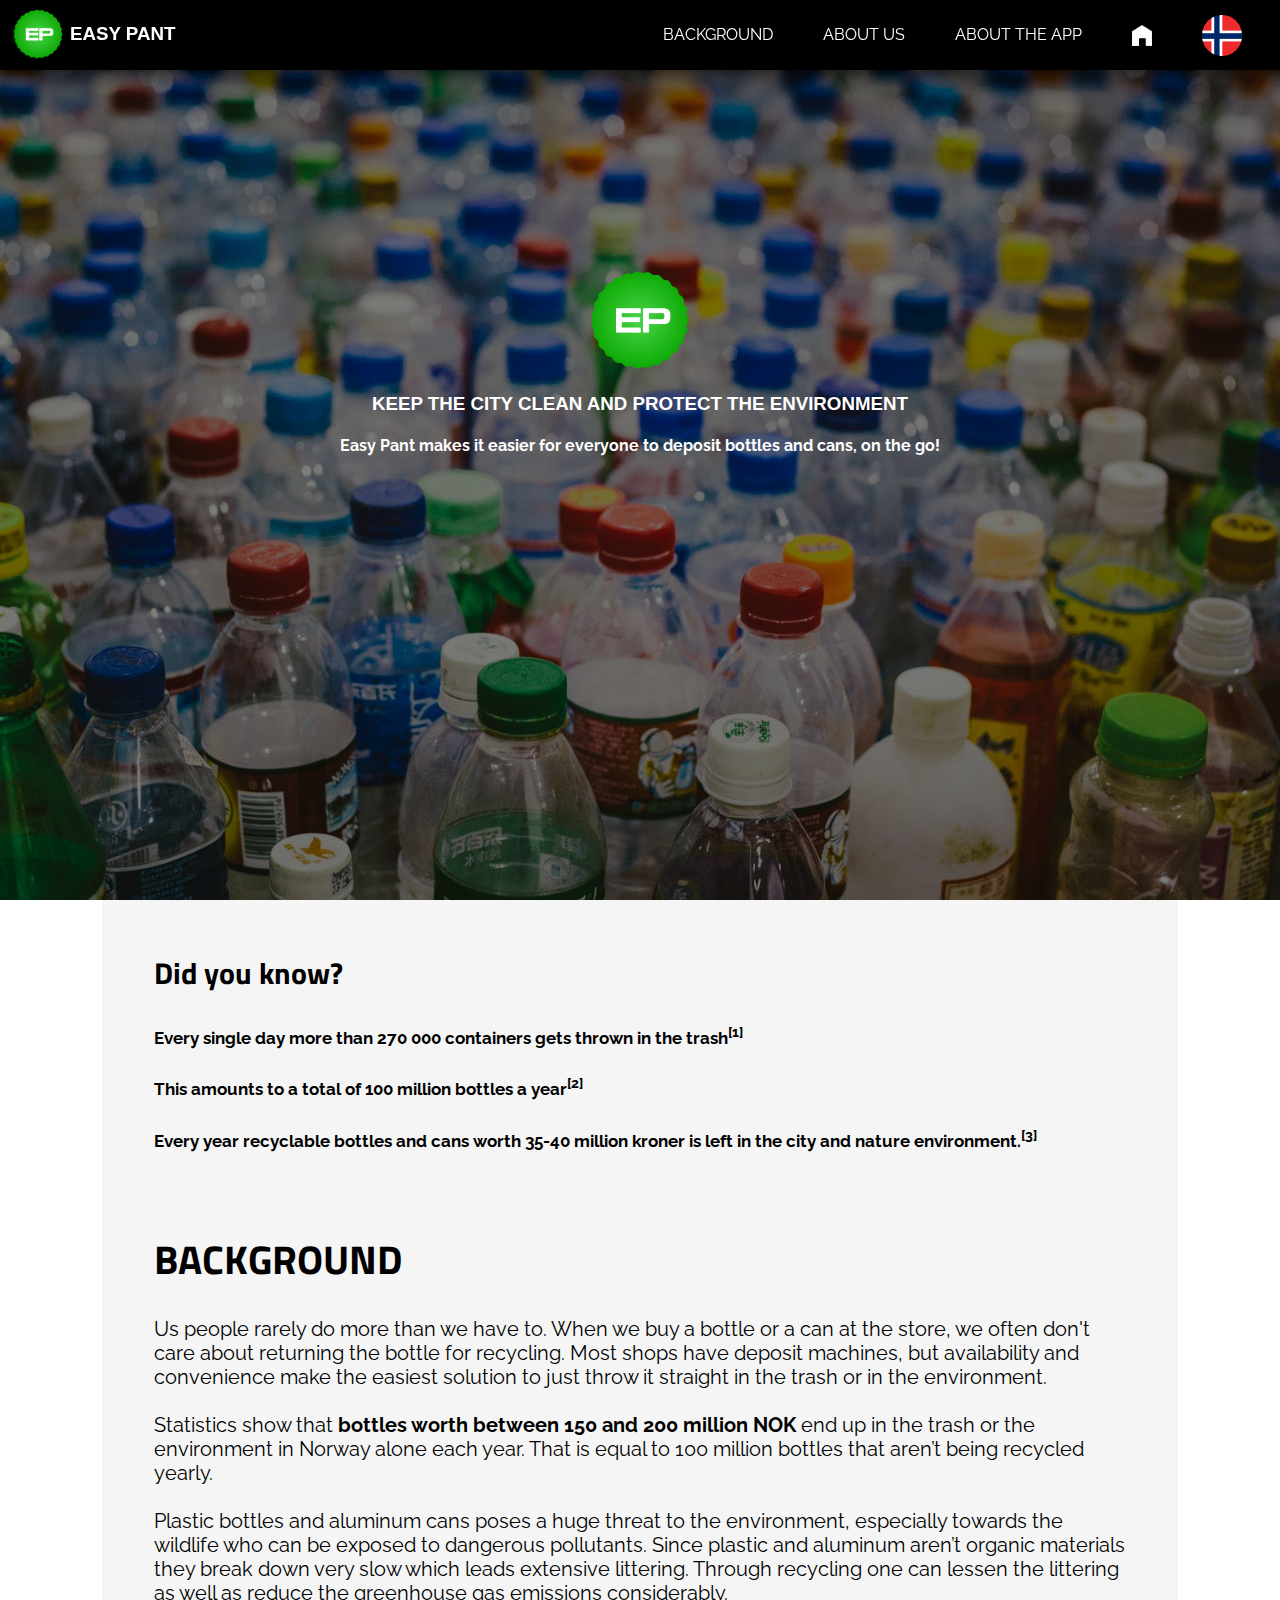
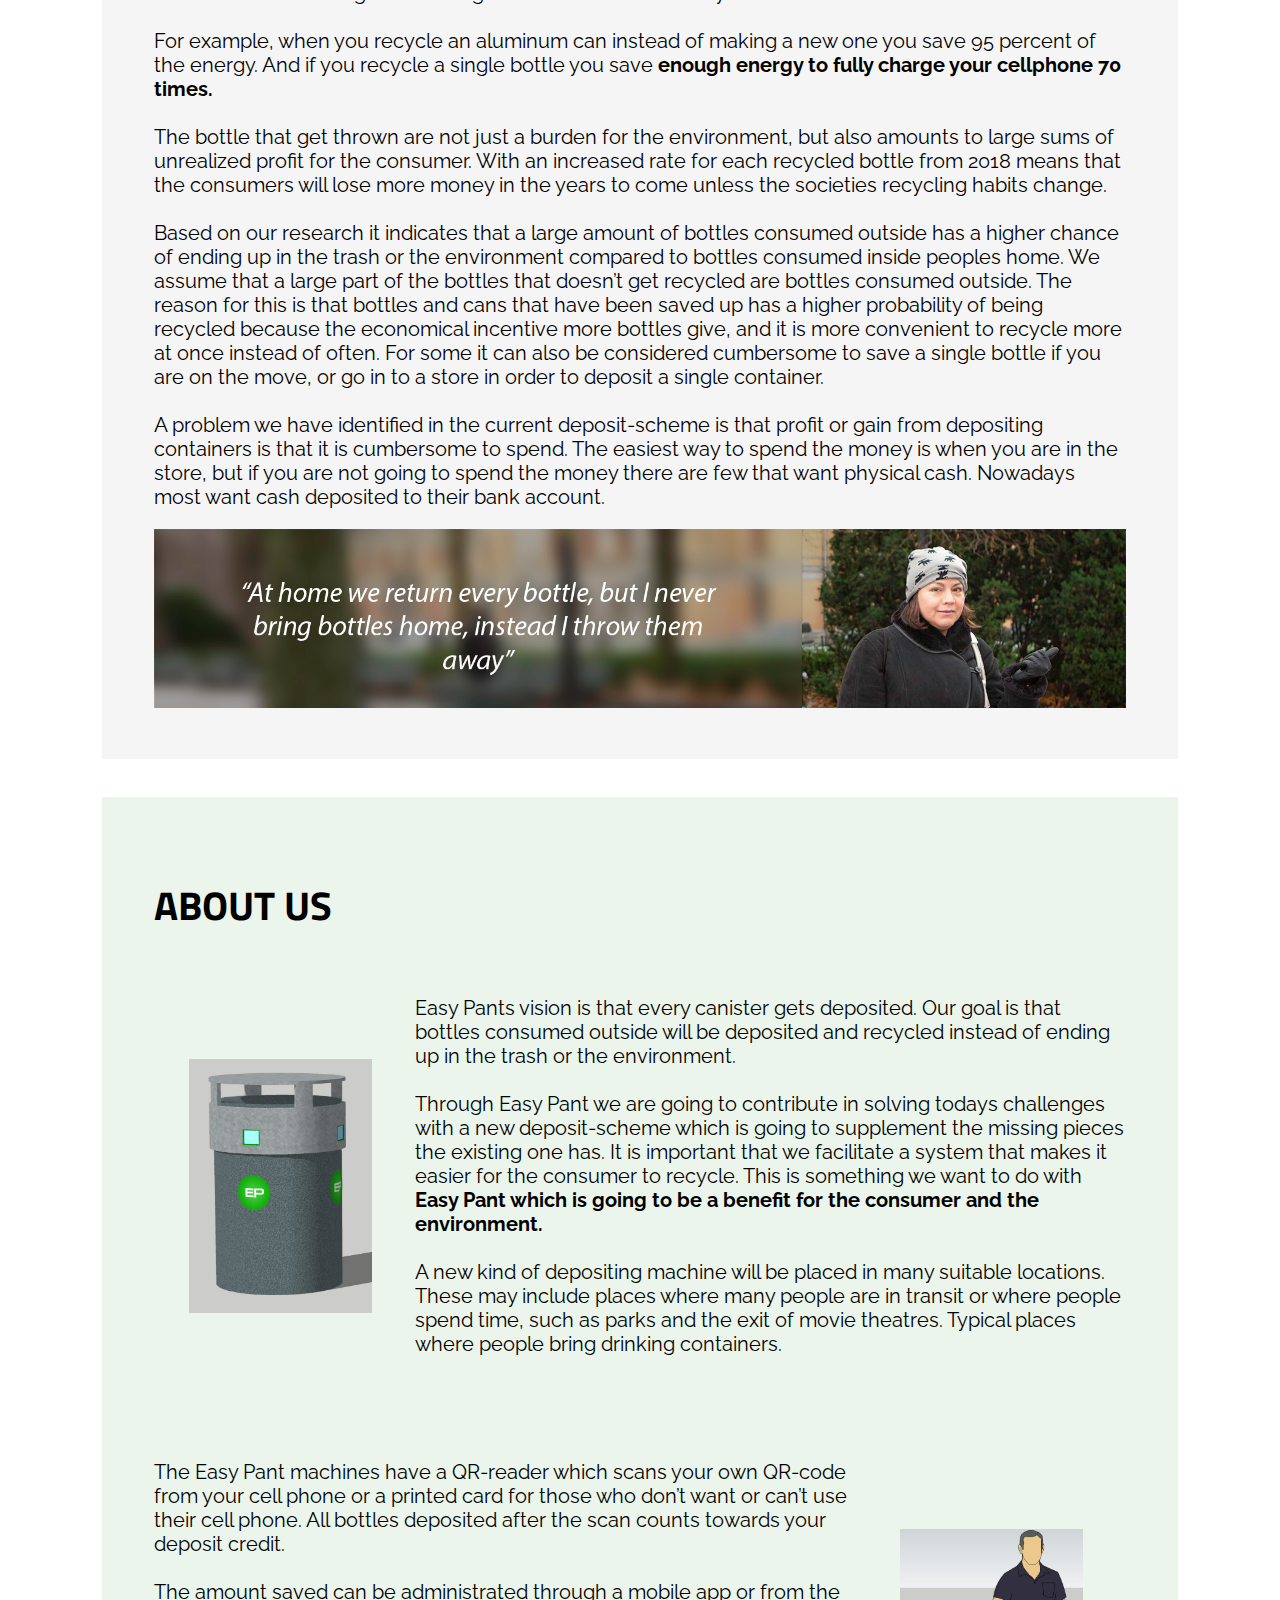
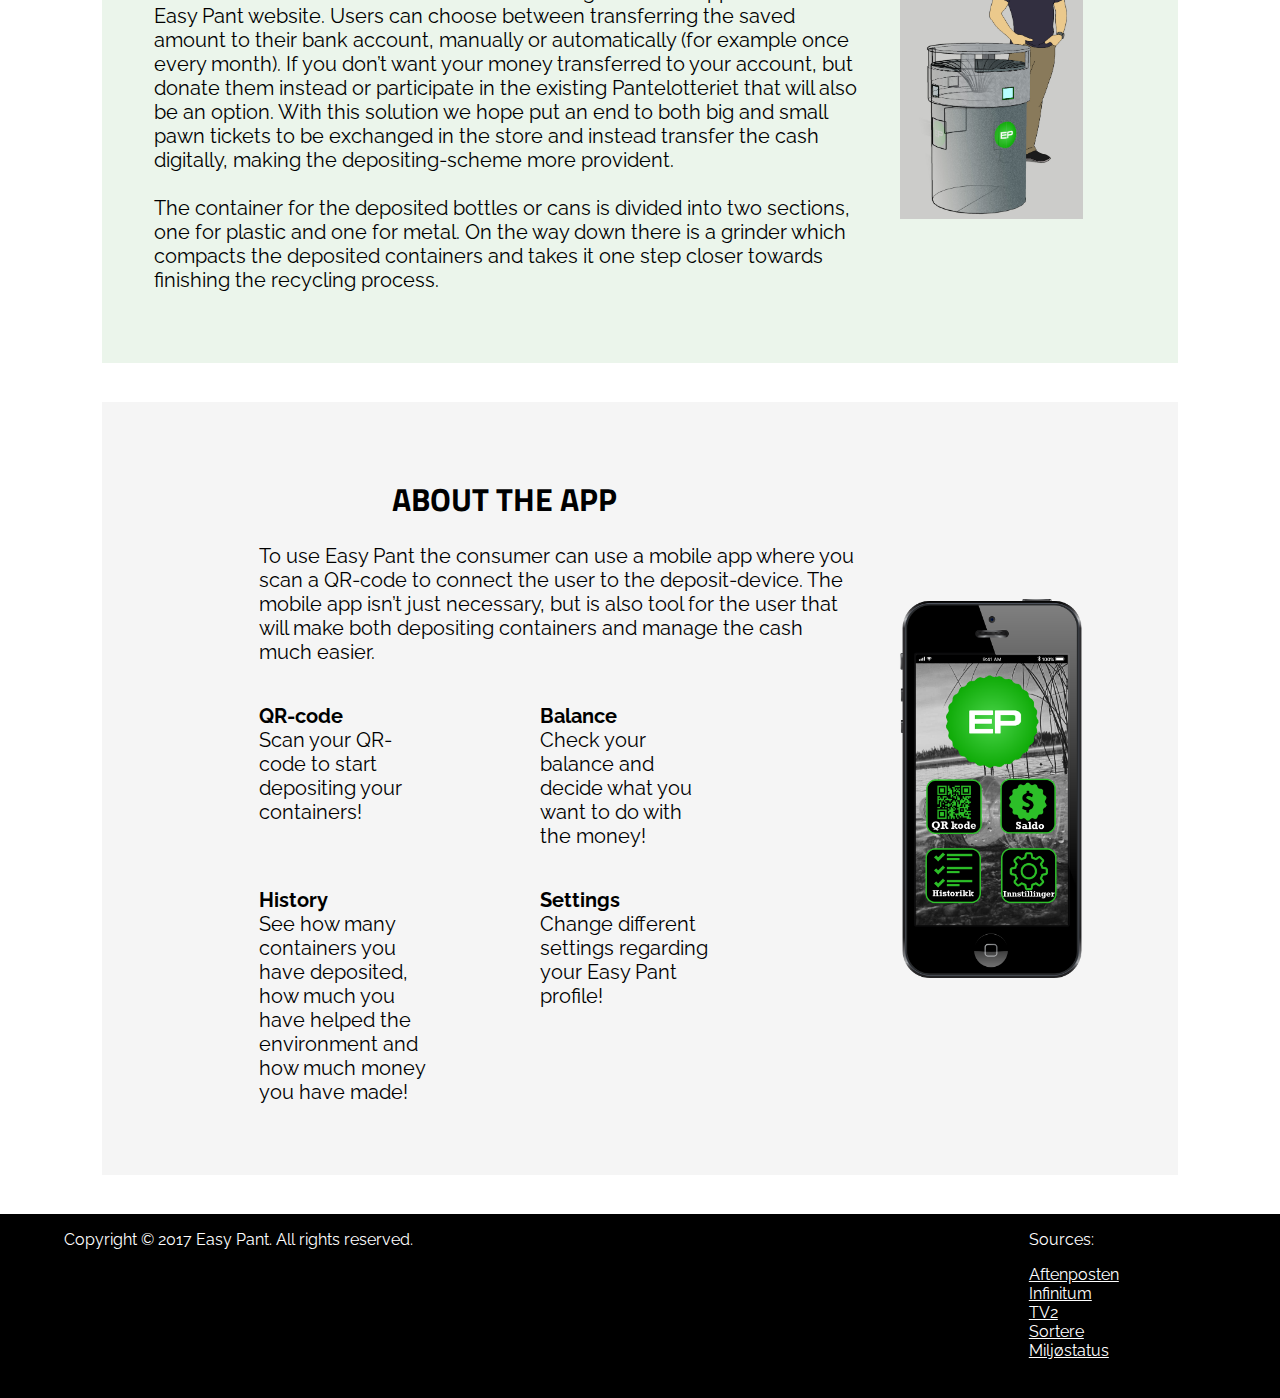
==== commit d6a43efe: "Essen" ====
--- a/indexEng.html
+++ b/indexEng.html
@@ -1,5 +1,5 @@
 <!DOCTYPE html>
-<html lang="no">
+<html lang="en">
 <head>
   <meta charset="utf-8">
   <meta name="description" content="Informasjonsside for flaskepantløsningen Easy Pant">
@@ -25,7 +25,7 @@
           <a href="#applink" tabindex="3">ABOUT THE APP</a>
         </li>
         <li>
-          <a href="#omosslink" tabindex="2">ABOUT USS</a>
+          <a href="#omosslink" tabindex="2">ABOUT US</a>
         </li>
         <li>
           <a href="#bakgrunnlink" tabindex="1">BACKGROUND</a>
--- a/style.css
+++ b/style.css
@@ -1,49 +1,55 @@
+
+/* GENERAL HTML TAGS */
+
 body {
 	margin: 0px;
 	padding: 0px;
 	background-color: white;
 	font-family: 'Raleway', Helvetica,Arial,sans-serif;
-  max-width: 100%;
-  overflow-x: hidden;
+	max-width: 100%;
+	overflow-x: hidden;
 }
 
 h2 {
 	font-family: 'Titillium Web', sans-serif;
 }
+
 h1 {
 	font-family: 'Titillium Web', sans-serif;
 	text-transform: uppercase;
 }
+
 h3 {
 	font-family: Helvetica, Arial, sans-serif;
 }
 
-sup a{
-  color: black;
-}
-
-a{
+sup a {
+	color: black;
+}
+
+a {
 	text-decoration: none;
 	color: white;
 }
 
-ul{
-  margin: 0px;
+ul {
+	margin: 0px;
 	margin-right: 5%;
 }
 
+/* NAVIGATION-BAR AND FRONT-PAGE */
+
 .navlinks {
-  margin-left: -10px;
+	margin-left: -10px;
 	overflow: hidden;
 	z-index: 9;
 	background-color: black;
 	position: fixed;
 	top: 0%;
-  width: 105%;
+	width: 105%;
 	height: 70px;
-  box-shadow: 10px 0px 30px #000000;
-}
-
+	box-shadow: 10px 0px 30px #000000;
+}
 
 .navlinks ul li {
 	margin-left: 0%;
@@ -69,13 +75,43 @@
 	height: auto;
 }
 
+#logobilde{
+	width: 50px;
+	height: 50px;
+}
+
+.logo h3{
+	position: fixed;
+	left: 70px;
+	top: 0.5%;
+}
+
+.logo{
+	z-index: 99;
+	position: fixed;
+	top: 1%;
+	left: 1%;
+	text-align: center;
+}
+
+.forside{
+	text-align: center;
+	color: white;
+	position: absolute;
+	top: 30%;
+	left: 25%;
+	right: 25%;
+}
+
+/* SPESIFIC FOR IMAGE BACKGROUNDS */
+
 #bildekarusell {
-    background-color: black;
-    margin: 0px;
-  	width: 100%;
-  	height: 100vh;
-  	position: relative;
-  	overflow: hidden;
+	background-color: black;
+	margin: 0px;
+	width: 100%;
+	height: 100vh;
+	position: relative;
+	overflow: hidden;
 }
 
 .bilde {
@@ -94,16 +130,25 @@
 
 @keyframes utTilVenstre {
 	from { left: 0%; }
-  	to { left: -100%; }
+	to { left: -100%; }
+}
+
+/* BELOW FRONTPAGE / PROBLEM PAGE */
+
+.bakgrunn{
+	font-size: 20px;
+	padding: 4%;
+	margin: -2% 8% 0% 8%;
+	background-color: rgb(245, 245, 245);
 }
 
 #sitatkarusell {
-    background-size: 100%;
-    width: 100%;
-    height: 14vw;
-    position: relative;
-    margin: 0px auto;
-    overflow: hidden;
+	background-size: 100%;
+	width: 100%;
+	height: 14vw;
+	position: relative;
+	margin: 0px auto;
+	overflow: hidden;
 }
 
 .sitatBilde {
@@ -121,63 +166,38 @@
 	position: absolute;
 	left: 0px;
 }
+
 @keyframes sitatInnFraHoyre {
-    from { left: 100%; }
-    to { left: 0%; }
+	from { left: 100%; }
+	to { left: 0%; }
 }
 
 @keyframes sitatUtTilVenstre {
-    from { left: 0%; }
-    to { left: -100%; }
-}
-
-
-
-#logobilde{
-    width: 50px;
-    height: 50px;
-}
-
-.logo h3{
-    position: fixed;
-    left: 70px;
-    top: 0.5%;
-}
-
-.logo{
-    z-index: 99;
-    position: fixed;
-    top: 1%;
-    left: 1%;
-    text-align: center;
-}
-
-.forside{
-	text-align: center;
-    color: white;
-    position: absolute;
-		top: 30%;
-    left: 25%;
-    right: 25%;
-
-}
+	from { left: 0%; }
+	to { left: -100%; }
+}
+
+/* ABOUT US */
 
 .omoss{
-		font-size: 20px;
-		padding: 4%;
-		margin: 3% 8% 3% 8%;
-		background-color: rgb(235, 245, 235);
-}
+	font-size: 20px;
+	padding: 4%;
+	margin: 3% 8% 3% 8%;
+	background-color: rgb(235, 245, 235);
+}
+
 .omossInnhold{
 	display: flex;
 	flex-wrap: wrap;
 	justify-content: space-around;
 	margin-top: 40px;
 }
+
 .omossBilde {
 	flex: 1 0 200px;
 	align-self: center;
 }
+
 .omossTekst {
 	flex: 1 1 650px;
 	align-self: center;
@@ -185,52 +205,16 @@
 	margin-top: 0;
 }
 
-.bakgrunn{
-    font-size: 20px;
-    padding: 4%;
-		margin: -2% 8% 0% 8%;
-    background-color: rgb(245, 245, 245);
-}
-
-.footer{
-	background-color: black;
-
-	padding-left: 5%;
-    max-width: 100%;
-    color: white;
-    display: flex;
-    padding-right: 10%;
-    padding-bottom: 3%;
-
-}
-
-.Kilder li {
-	list-style-type: none;
-	text-decoration: underline;
-
-}
-
-.Kilder ul {
-	margin-left: 70%;
-}
-
-.Kilder {
-    width: 50%;
-}
-
-.footer p {
-  margin-right: 0px;
-  padding-right: 0px;
-  width:50%;
-
-}
-
-
+.omoss img {
+	margin-left: 35px;
+}
+
+/* ABOUT THE APP */
 
 .app{
 	padding: 4%;
 	margin: 3% 8% 3% 8%;
-  background-color: rgb(245, 245, 245);
+	background-color: rgb(245, 245, 245);
 	display: flex;
 	flex-wrap: wrap;
 	justify-content: space-around;
@@ -254,27 +238,59 @@
 	padding-left: 15%;
 }
 
-@media (max-width: 767px) {
-    .appTekst { width: 80%;}
-}
 .appBilde {
 	flex: 1 0 250px;
 	align-self: center;
 }
+
 .app img{
 	display: block;
 	margin: auto;
-
-}
-.omoss img {
-	margin-left: 35px;
-}
+}
+
+@media (max-width: 767px) {
+	.appTekst { width: 80%;}
+}
+
+
+/* FOOTER */
+
+.footer{
+	background-color: black;
+	padding-left: 5%;
+	max-width: 100%;
+	color: white;
+	display: flex;
+	padding-right: 10%;
+	padding-bottom: 3%;
+}
+
+.Kilder li {
+	list-style-type: none;
+	text-decoration: underline;
+}
+
+.Kilder ul {
+	margin-left: 70%;
+}
+
+.Kilder {
+	width: 50%;
+}
+
+.footer p {
+	margin-right: 0px;
+	padding-right: 0px;
+	width:50%;
+}
+
+/* MOBILE MENU */
 
 .dropbtn {
 	margin-top: ;
 	padding: 10px;
-		cursor: pointer;
-		transition: 0.5s;
+	cursor: pointer;
+	transition: 0.5s;
 }
 
 #strek1, #strek2, #strek3{
@@ -294,7 +310,6 @@
 
 #strek2{
 	background-color: white;;
-
 }
 
 #strek3{
@@ -304,115 +319,113 @@
 }
 
 .dropdown {
+	position: absolute;
+	top: -1000px;
+	left: 85%;
+	z-index: 99999;
+	visibility: collapse;
+}
+
+.dropdown-content {
+	text-align: center;
+	position: absolute;
+	right: -300%;
+	top: 177%;
+	background-color: rgb(34, 34, 34);
+	min-width: 160px;
+	box-shadow: 0px 8px 16px 0px rgba(0,0,0,0.2);
+	z-index: 1;
+	display: block;
+	transition: 1s;
+}
+
+.dropdown-content a {
+	color: white;
+	padding: 12px 16px;
+	text-decoration: none;
+	display: block;
+}
+
+/* MOBILE ADJUSTMENS / RESPONSIVENESS */
+
+@media only screen and (max-width: 700px) {
+
+	.dropdown {
+		position: fixed;
+		top: 13px;
+		visibility: visible;
+	}
+
+	.navlinks ul{
 		position: absolute;
-		top: -1000px;
-		left: 85%;
-		z-index: 99999;
-        visibility: collapse;
-}
-
-.dropdown-content {
+		top: -1000%;
+	}
+
+	.forside{
+		top: 30%;
+	}
+
+	#sitatkarusell {
+		background-size: 100%;
+		width: 100%;
+		height: 26vw;
+		position: relative;
+		margin: 0px auto;
+		overflow: hidden;
+	}
+
+	.sitatBilde {
+		background-size: 100%;
+		width: 100%;
+		height: 26vw;
+		position: absolute;
+		left: 0px;
+	}
+
+	.sitatBildeEng {
+		background-size: 100%;
+		width: 100%;
+		height: 26vw;
+		position: absolute;
+		left: 0px;
+	}
+
+	.footer{
+		background-color: black;
 		text-align: center;
-		position: absolute;
-		right: -300%;
-		top: 177%;
-		background-color: rgb(34, 34, 34);
-		min-width: 160px;
-		box-shadow: 0px 8px 16px 0px rgba(0,0,0,0.2);
-		z-index: 1;
+		padding-left: 5%;
+		max-width: 100%;
+		color: white;
 		display: block;
-		transition: 1s;
-}
-
-.dropdown-content a {
-		color: white;
-		padding: 12px 16px;
-		text-decoration: none;
-		display: block;
-}
-
-
-
-
-
-@media only screen and (max-width: 700px) {
-
-.dropdown {
-    position: fixed;
-    top: 13px;
-    visibility: visible;
-}
-
-
-.navlinks ul{
-    position: absolute;
-    top: -1000%;
-}
-
-.forside{
-    top: 30%;
-}
-
-      #sitatkarusell {
-    background-size: 100%;
-    width: 100%;
-    height: 26vw;
-    position: relative;
-    margin: 0px auto;
-    overflow: hidden;
-}
-
-.sitatBilde {
-	background-size: 100%;
-	width: 100%;
-	height: 26vw;
-	position: absolute;
-	left: 0px;
-}
-
-.sitatBildeEng {
-	background-size: 100%;
-	width: 100%;
-	height: 26vw;
-	position: absolute;
-	left: 0px;
-}
-
-.footer{
-	background-color: black;
-	text-align: center;
-	padding-left: 5%;
-    max-width: 100%;
-    color: white;
-    display: block;
-    padding-right: 10%;
-    padding-top: 3%;
-
-}
-
-
-.Kilder {
-    width: 100%;
-
-}
-
-.footer p {
-  margin-right: 0px;
-  padding-right: 0px;
-  width:100%;
-
-}
-
-.Kilder ul {
-    margin-left: 0;
-}
-
-.bakgrunn {
-    margin: 0;
-}
-.omoss {
-    margin: 0;
-}
-.app {
-    margin: 0;
-}
+		padding-right: 10%;
+		padding-top: 3%;
+	}
+
+
+	.Kilder {
+		width: 100%;
+	}
+
+	.footer p {
+		margin-right: 0px;
+		padding-right: 0px;
+		width:100%;
+	}
+
+	.Kilder ul {
+		margin-left: 0;
+	}
+
+	.bakgrunn {
+		margin: 0;
+	}
+
+	.omoss {
+		margin: 0;
+	}
+
+	.app {
+		margin: 0;
+	}
+
+}
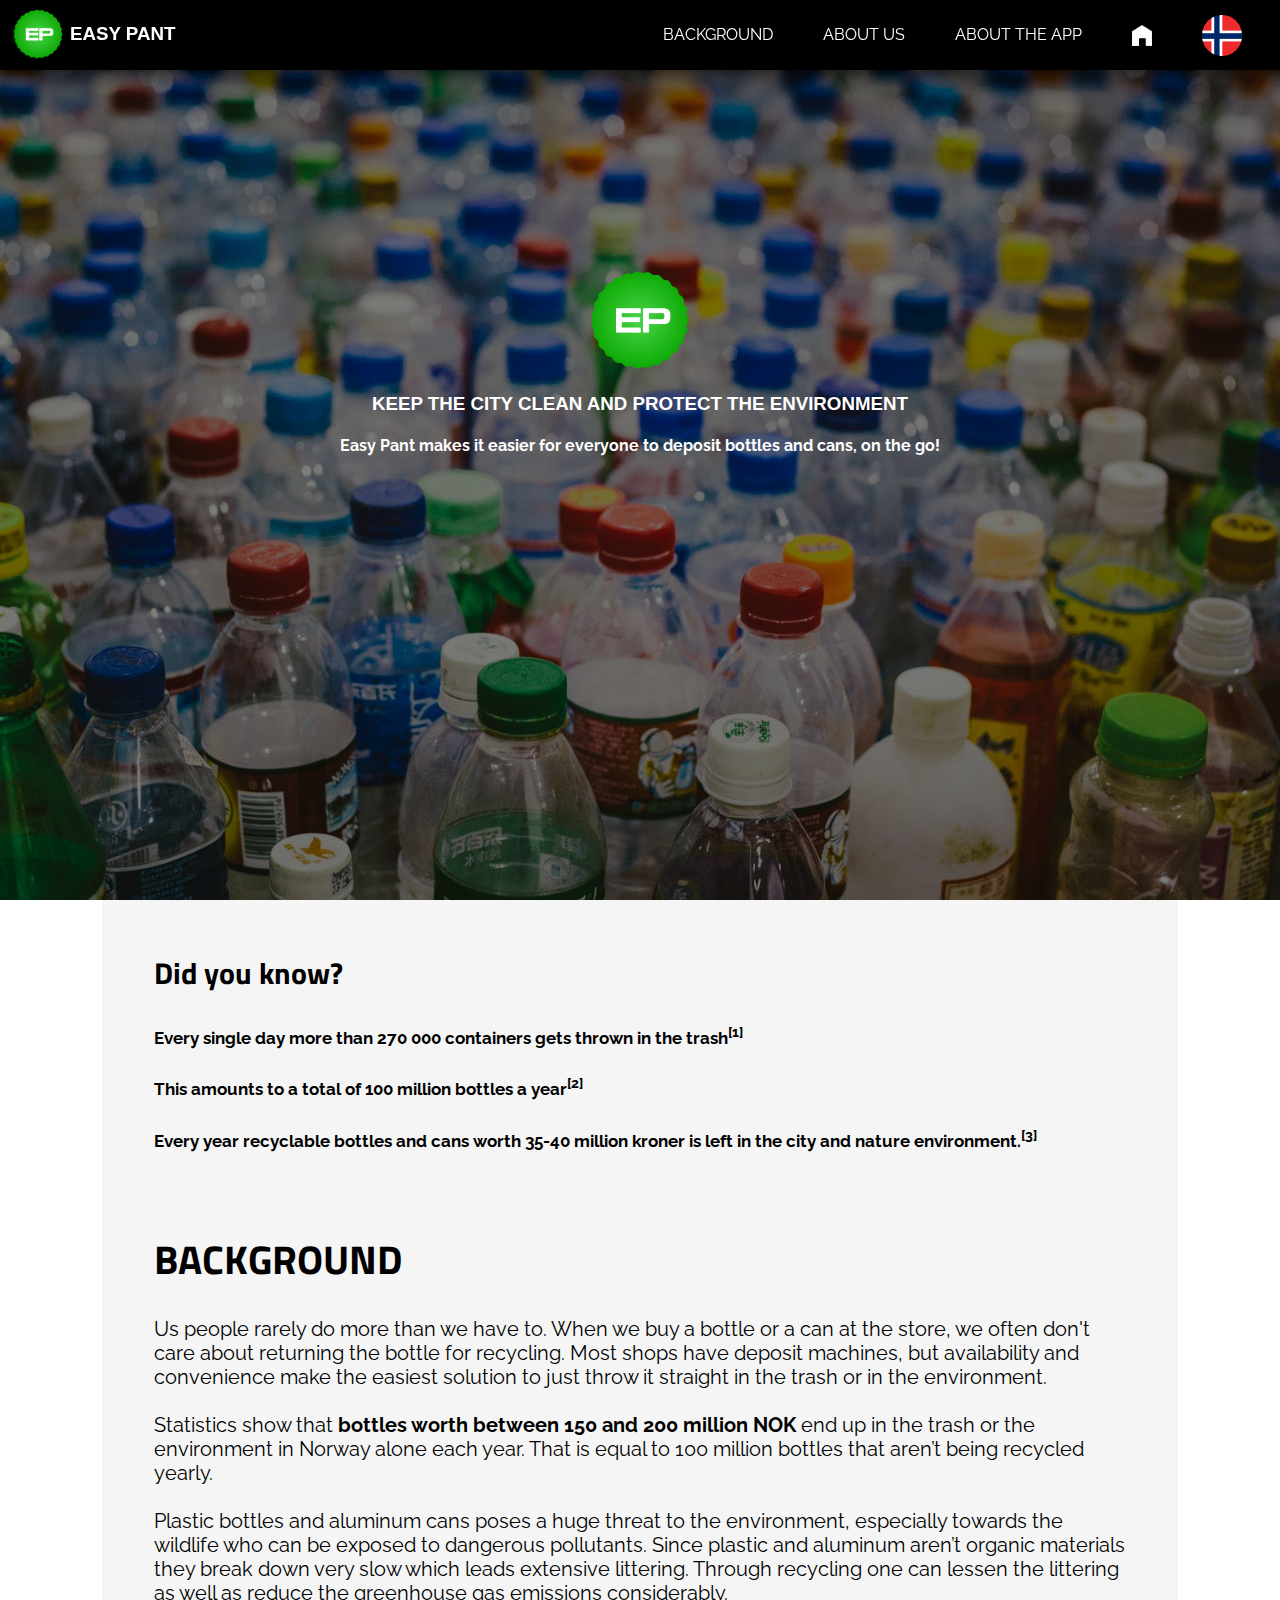
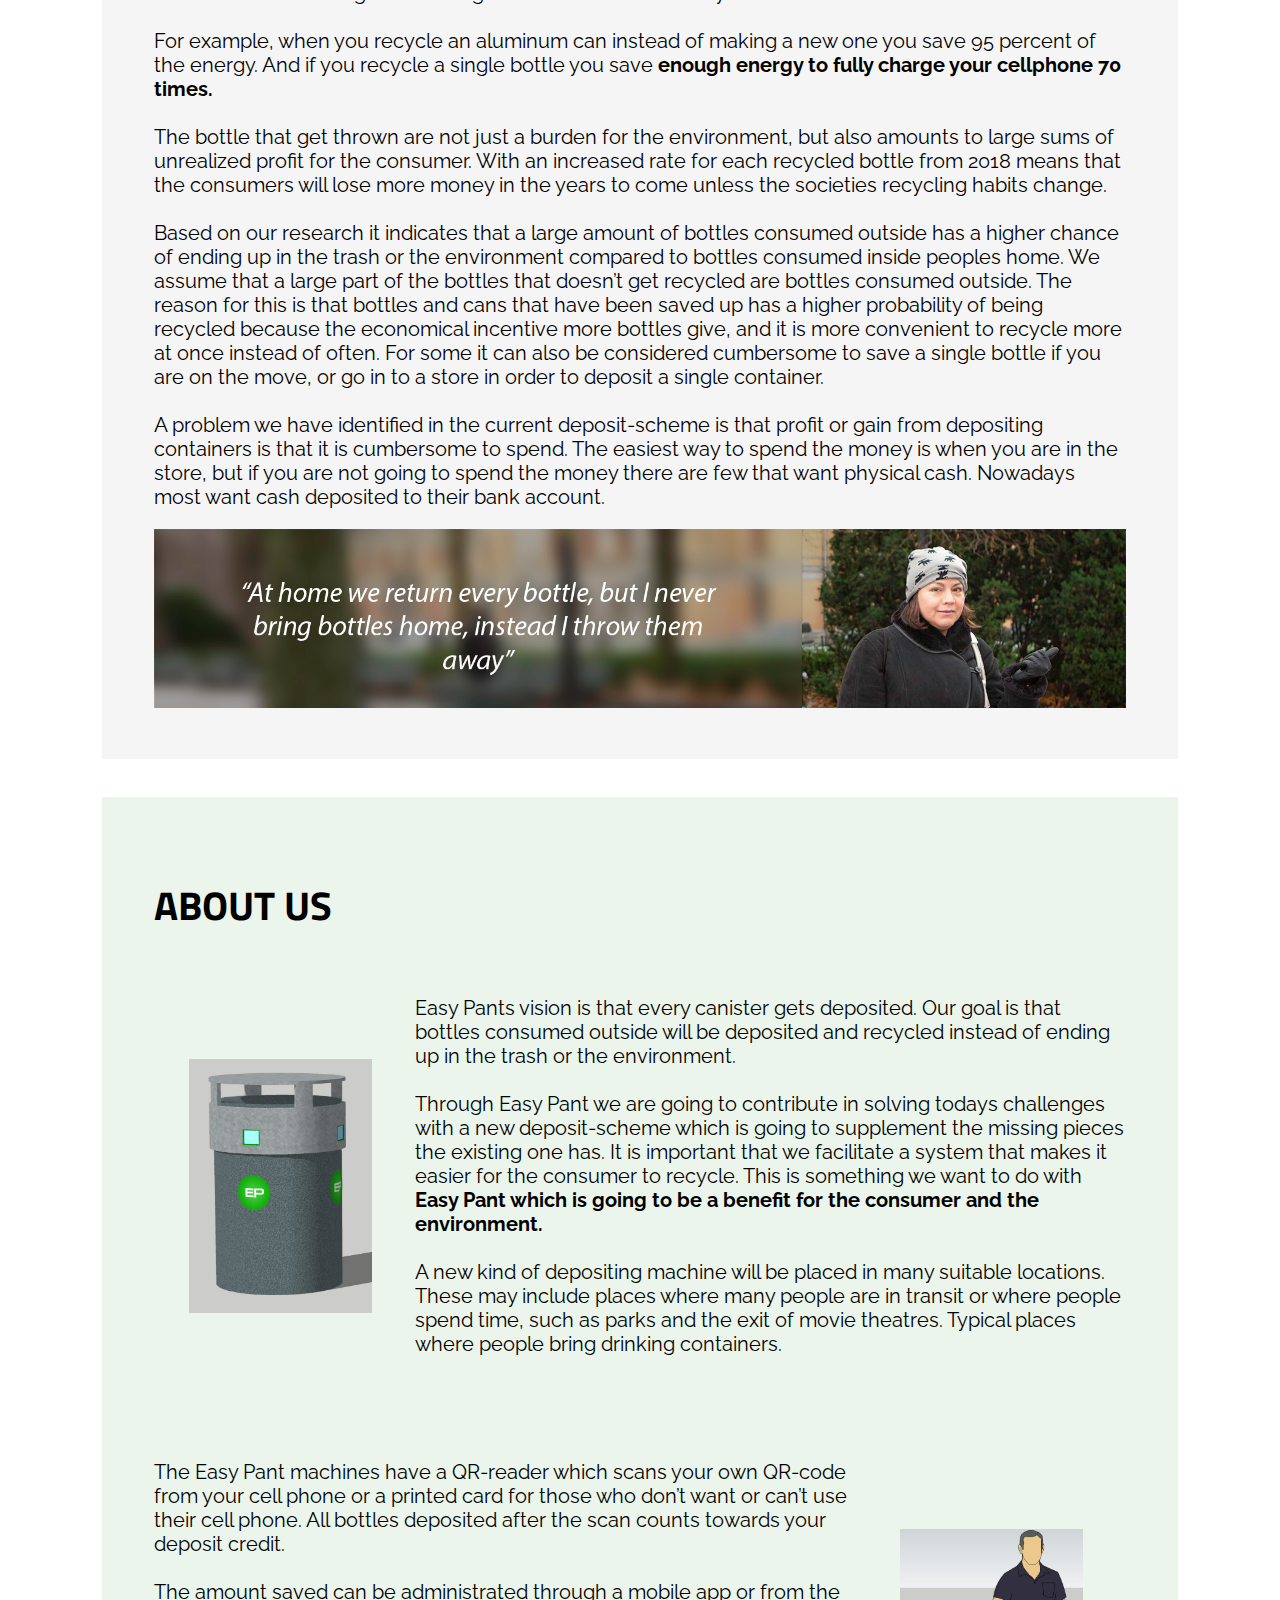
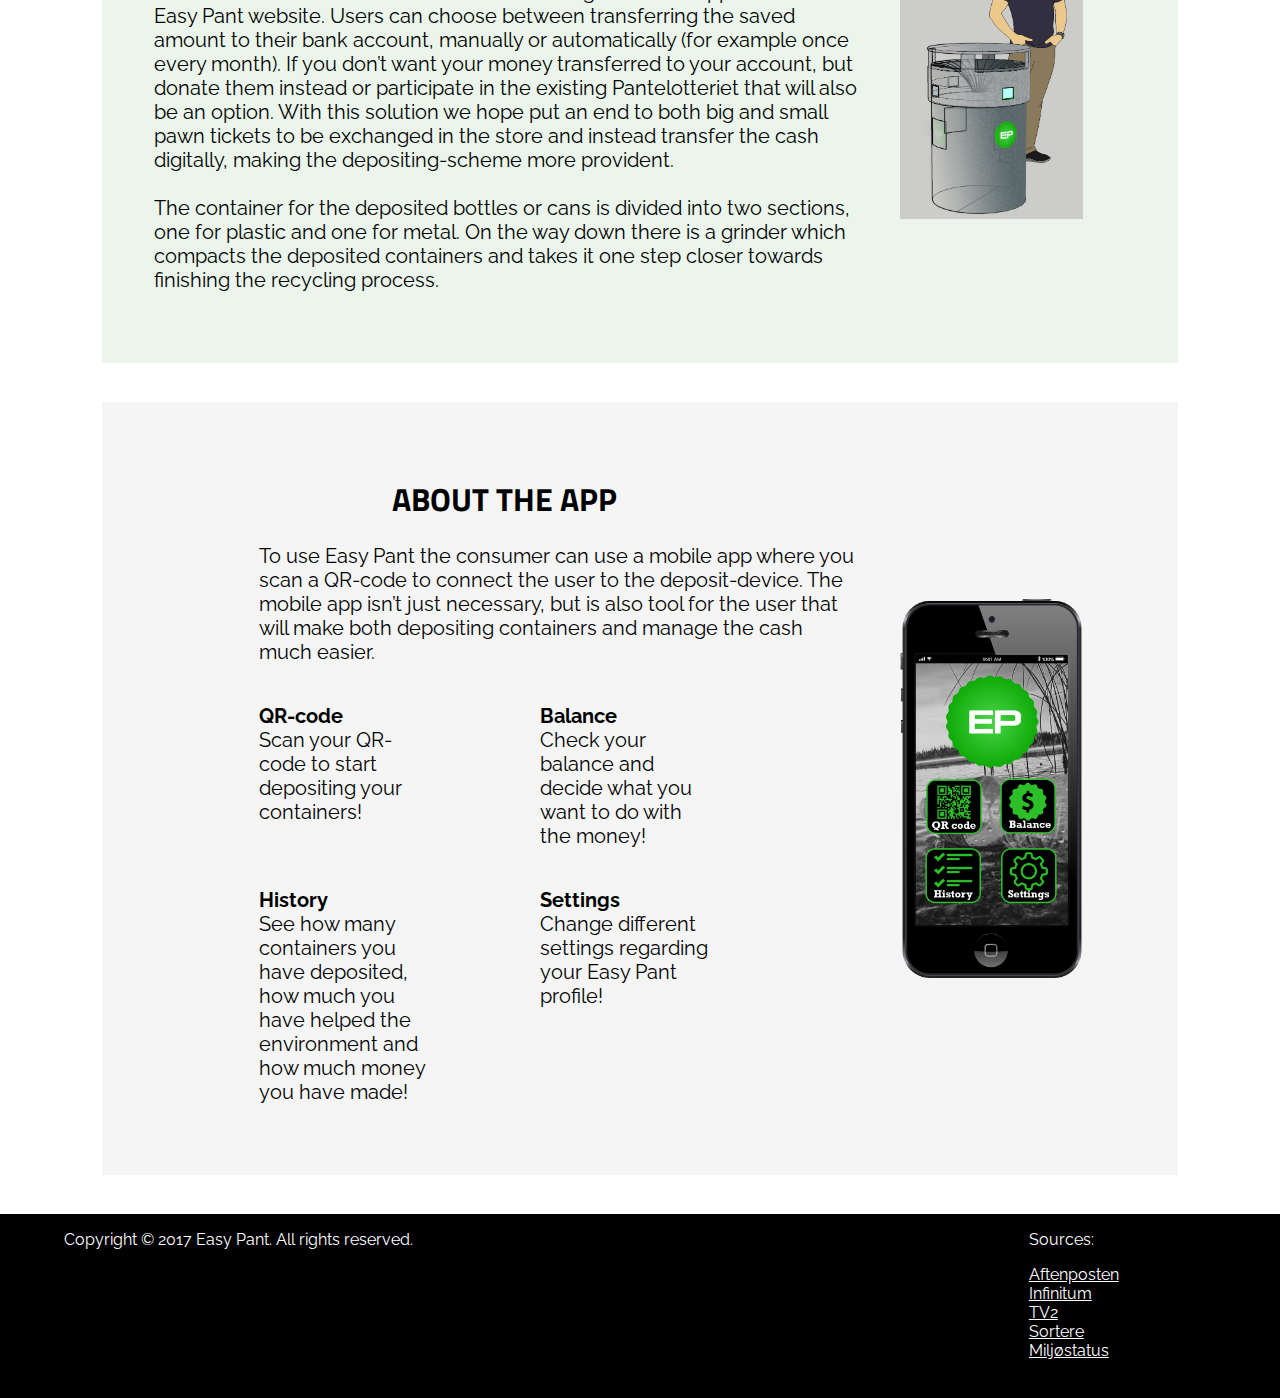
==== commit 038fb05a: "app eng" ====
--- a/indexEng.html
+++ b/indexEng.html
@@ -177,7 +177,7 @@
       <p class="appTekst"><b>Settings</b><br>Change different settings regarding your Easy Pant profile!</p>
   </div>
   <div class="appBilde">
-      <img style="max-width:70%;max-height:80vh;" src="media/phonemenunor.png" alt="Phone App">
+      <img style="max-width:70%;max-height:80vh;" src="media/phonemenu.png" alt="Phone App">
   </div>
 </div>
   <div class="footer">
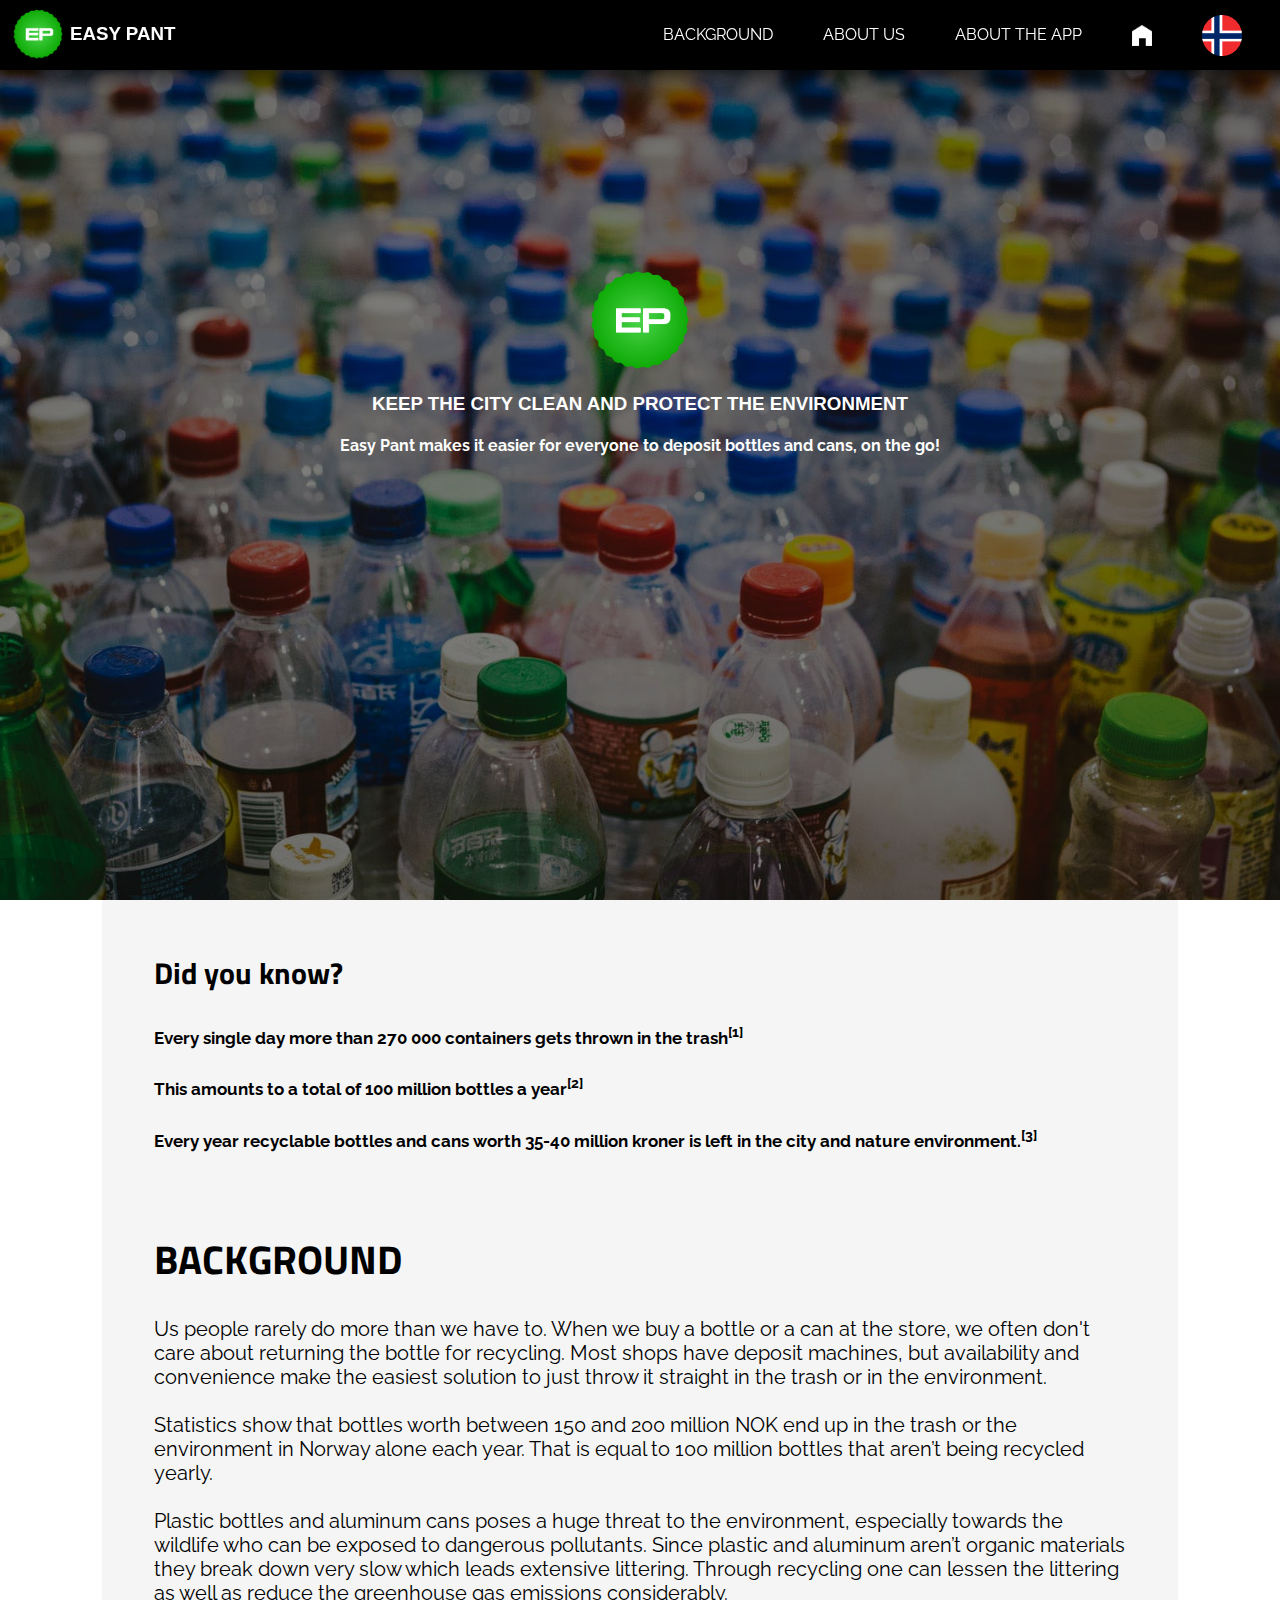
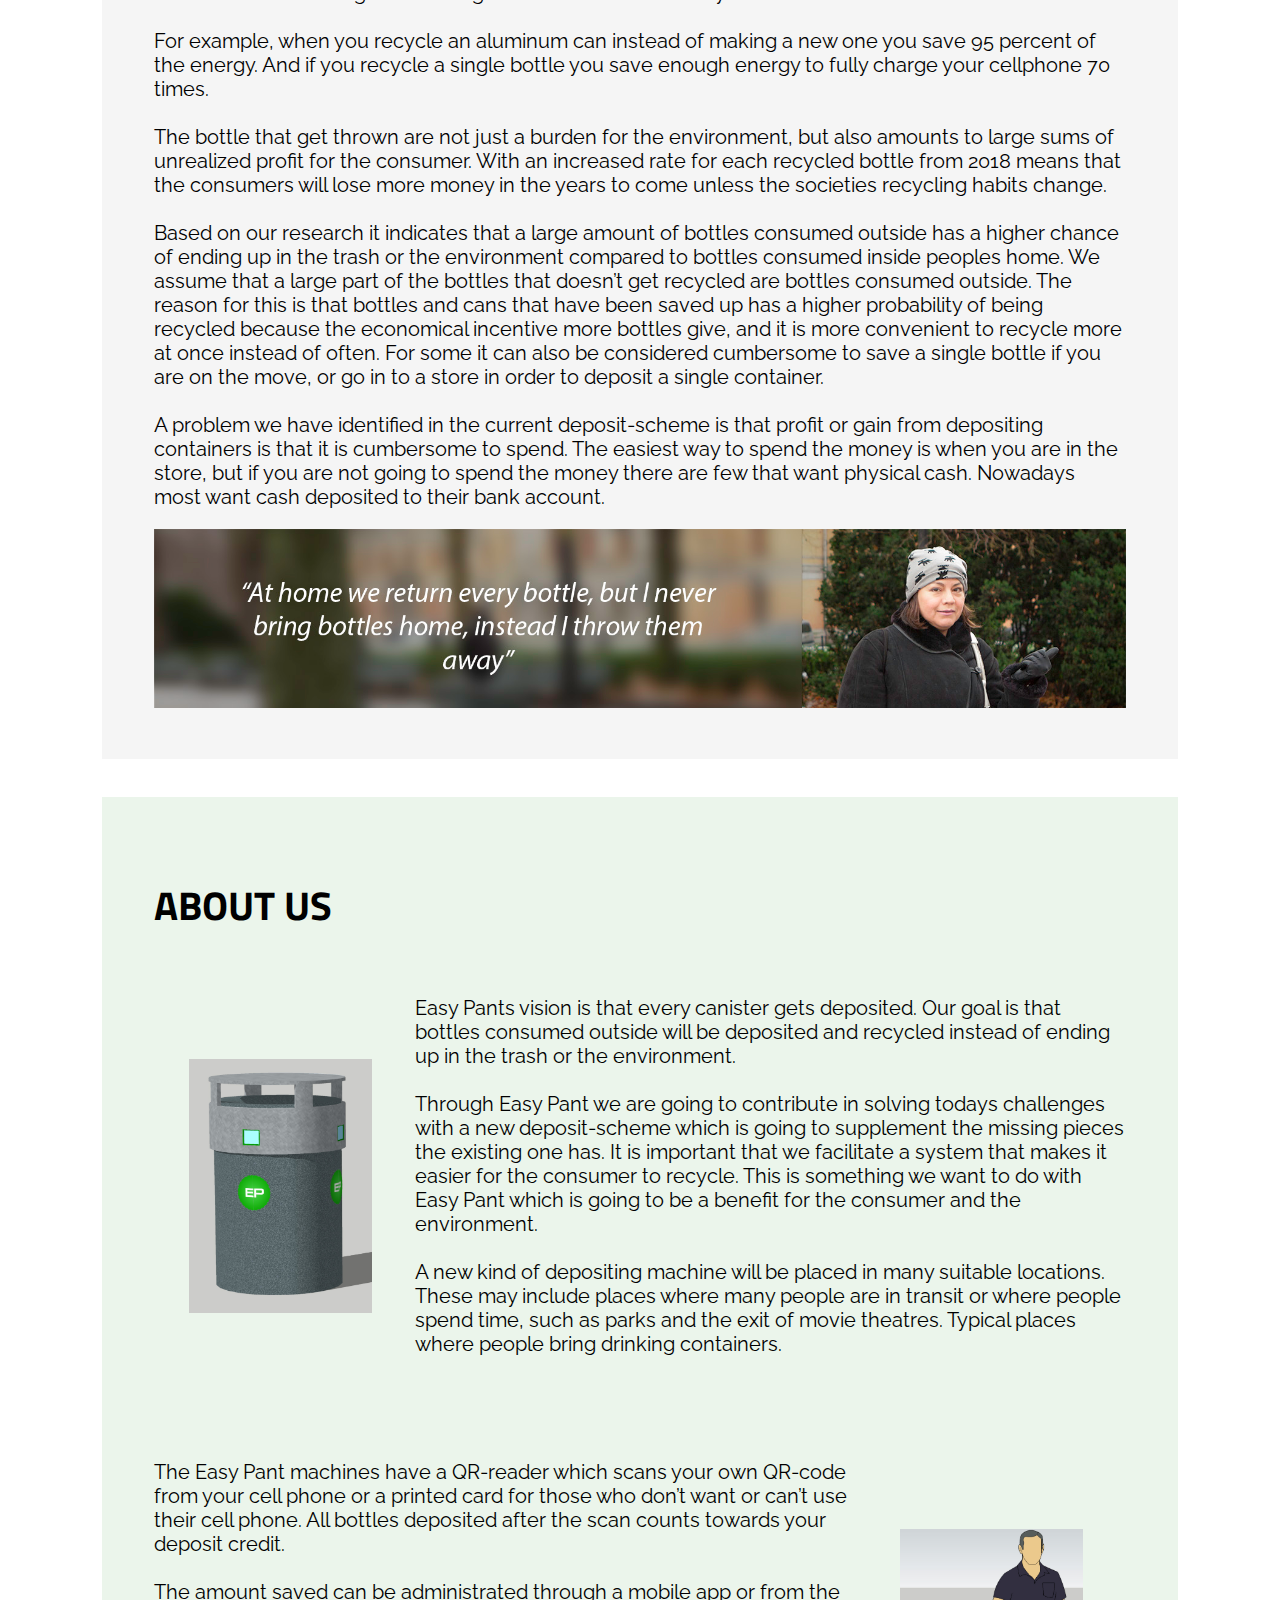
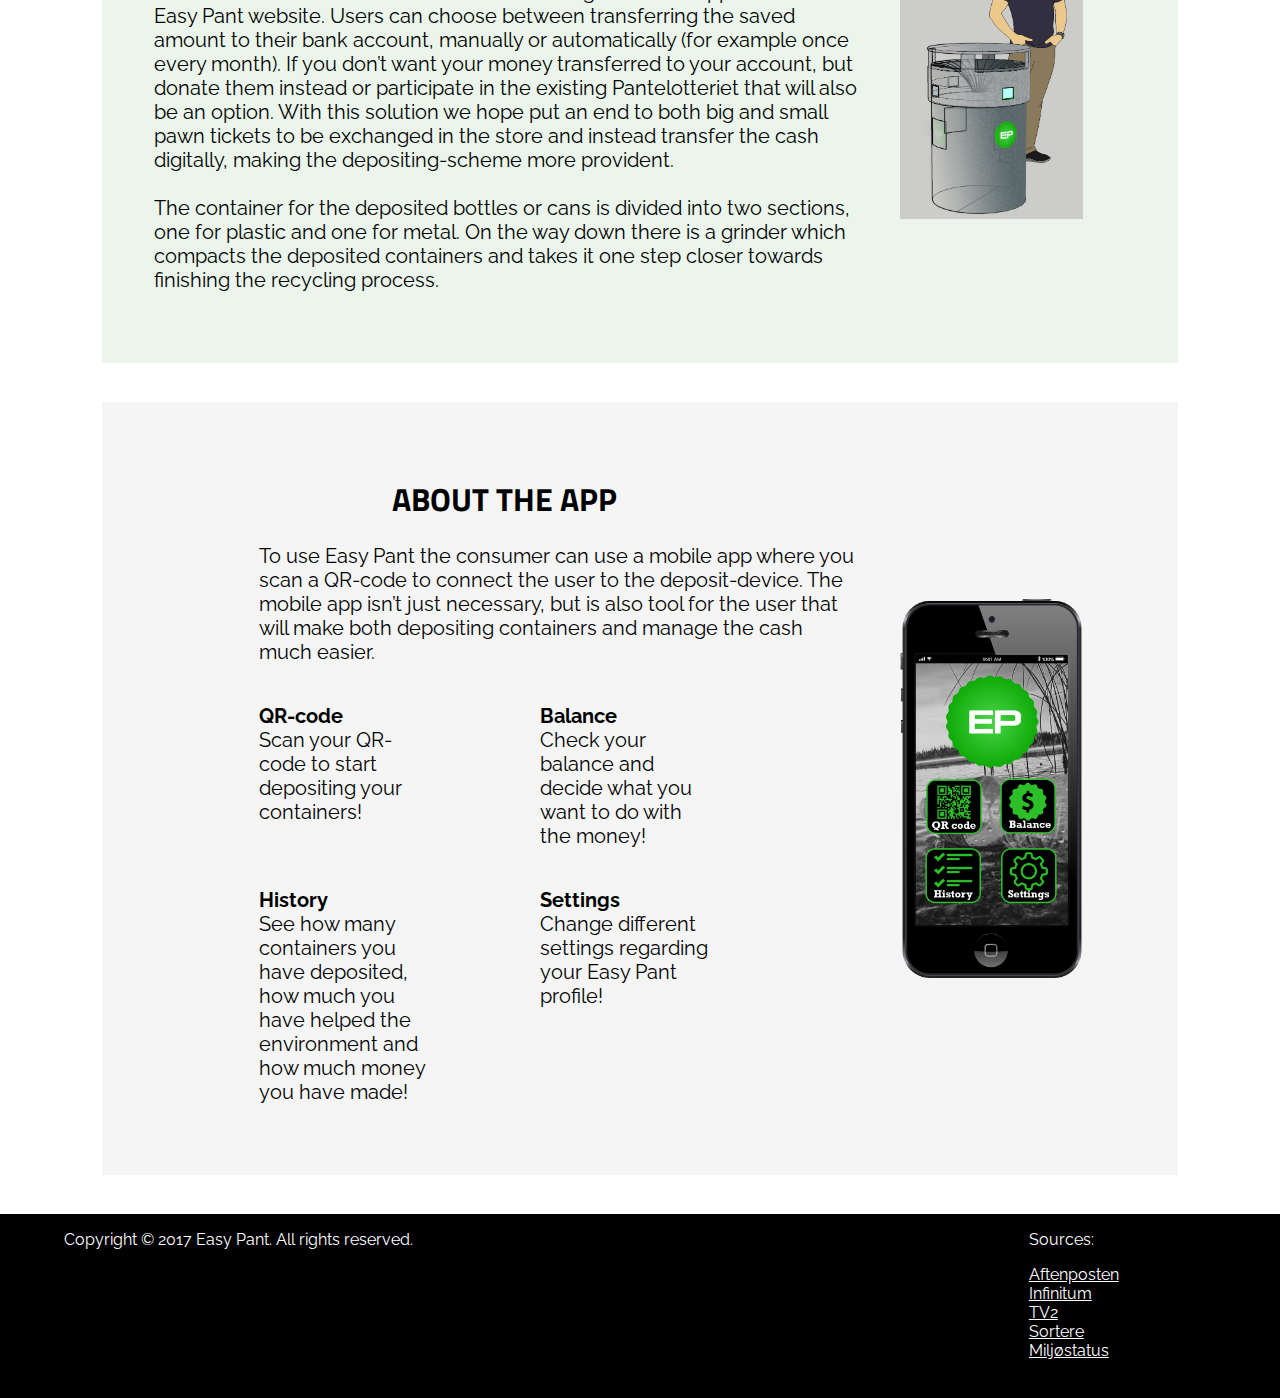
==== commit c412ac27: "Fjerna Strong" ====
--- a/indexEng.html
+++ b/indexEng.html
@@ -53,7 +53,7 @@
 
 
   <div class="logo">
-    <a href="index.html" tabindex="-1">
+    <a href="indexEng.html" tabindex="-1">
       <img id="logobilde" src="media/EP.png" alt="Easy Pant logo">
       <h3>EASY PANT</h3>
     </a>
@@ -92,7 +92,7 @@
         Most shops have deposit machines,
         but availability and convenience make the easiest solution to just throw it straight in the trash or in the environment.<br><br>
 
-        Statistics show that <strong>bottles worth between 150 and 200 million NOK</strong> end up in the trash or the environment in Norway alone each year.
+        Statistics show that bottles worth between 150 and 200 million NOK end up in the trash or the environment in Norway alone each year.
         That is equal to 100 million bottles that aren’t being recycled yearly.<br><br>
 
         Plastic bottles and aluminum cans poses a huge threat to the environment, especially towards the wildlife who can be exposed to dangerous pollutants.
@@ -100,7 +100,7 @@
         Through recycling one can lessen the littering as well as reduce the greenhouse gas emissions considerably.<br><br>
 
         For example, when you recycle an aluminum can instead of making a new one you save 95 percent of the energy.
-        And if you recycle a single bottle you save <strong>enough energy to fully charge your cellphone 70 times.</strong><br><br>
+        And if you recycle a single bottle you save enough energy to fully charge your cellphone 70 times.<br><br>
 
         The bottle that get thrown are not just a burden for the environment, but also amounts to large sums of unrealized profit for the consumer.
         With an increased rate for each recycled bottle from 2018 means that the consumers will lose more money in
@@ -138,7 +138,7 @@
 
         Through Easy Pant we are going to contribute in solving todays challenges with a new deposit-scheme which is going to supplement the
         missing pieces the existing one has. It is important that we facilitate a system that makes it easier for the consumer to recycle.
-        This is something we want to do with <strong>Easy Pant which is going to be a benefit for the consumer and the environment.</strong><br><br>
+        This is something we want to do with Easy Pant which is going to be a benefit for the consumer and the environment.<br><br>
 
         A new kind of depositing machine will be placed in many suitable locations. These may include places where many people are in
         transit or where people spend time, such as parks and the exit of movie theatres. Typical places where people bring drinking containers.<br><br>
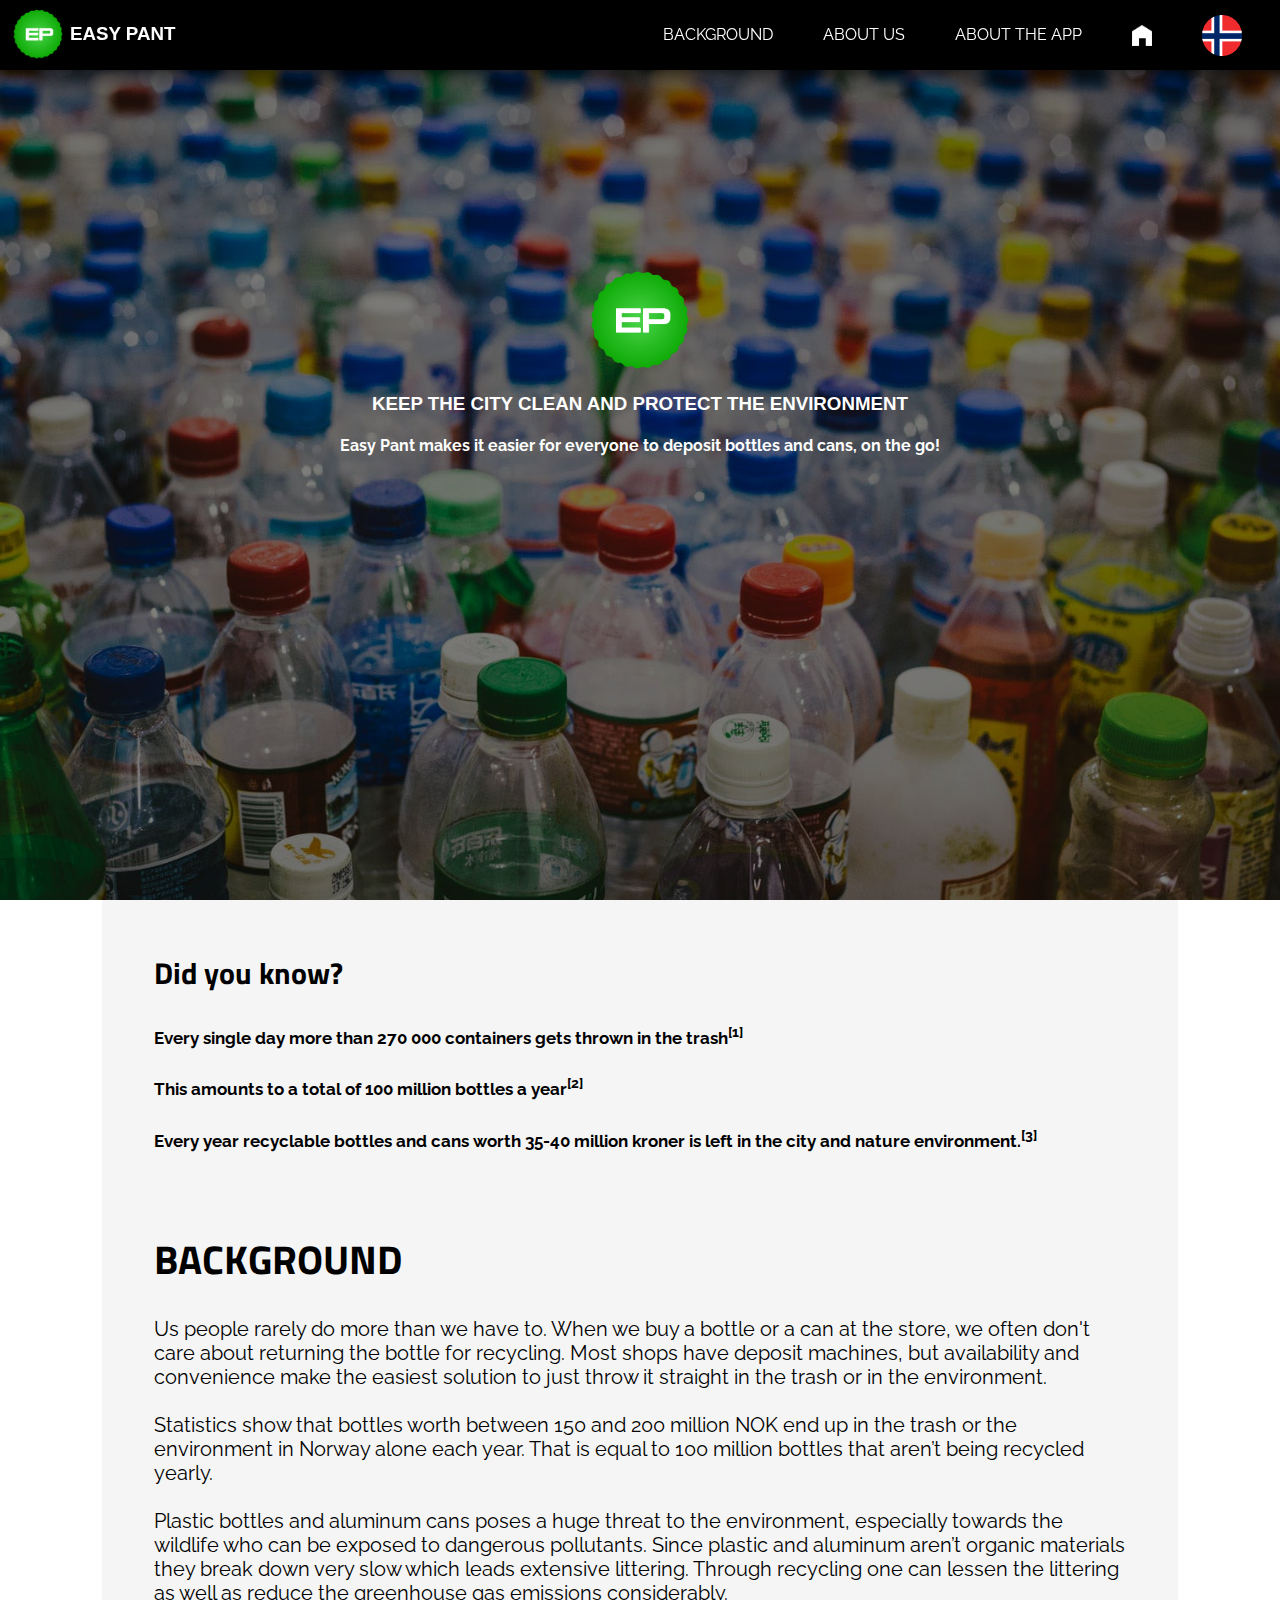
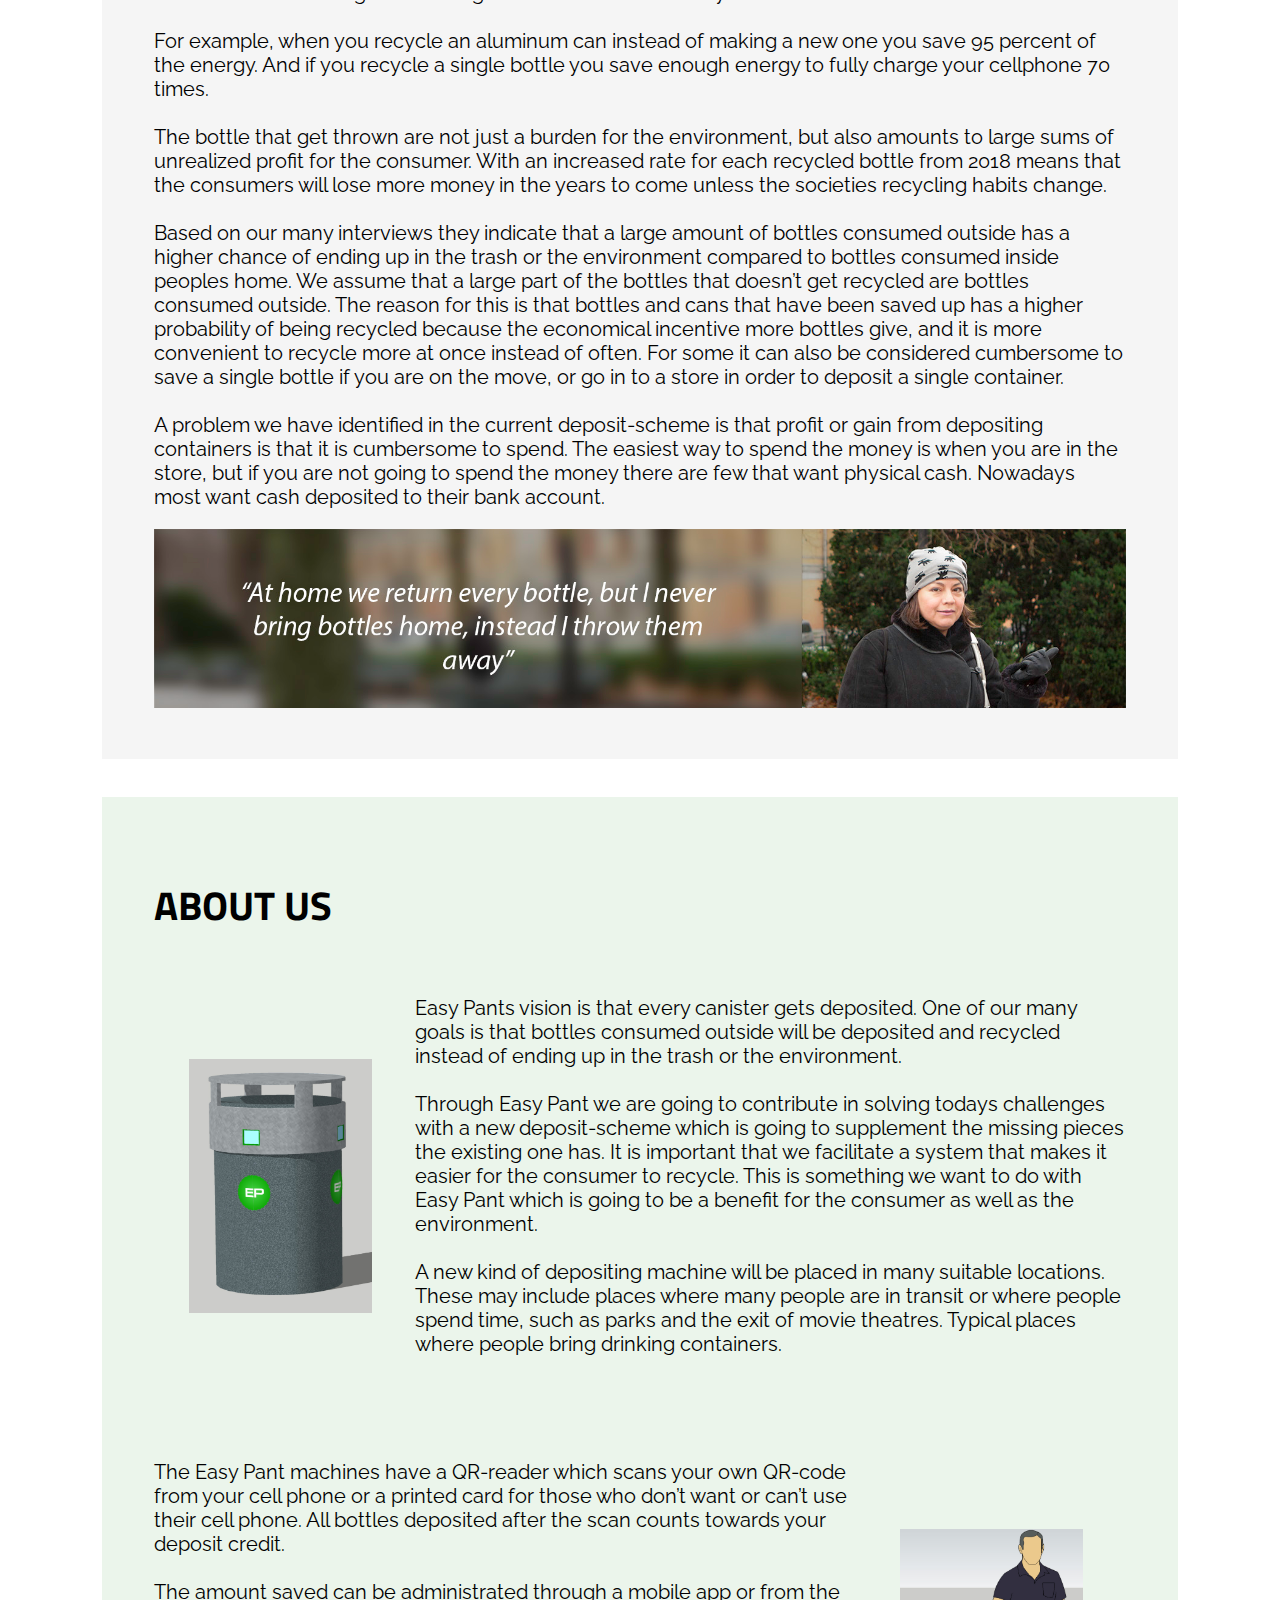
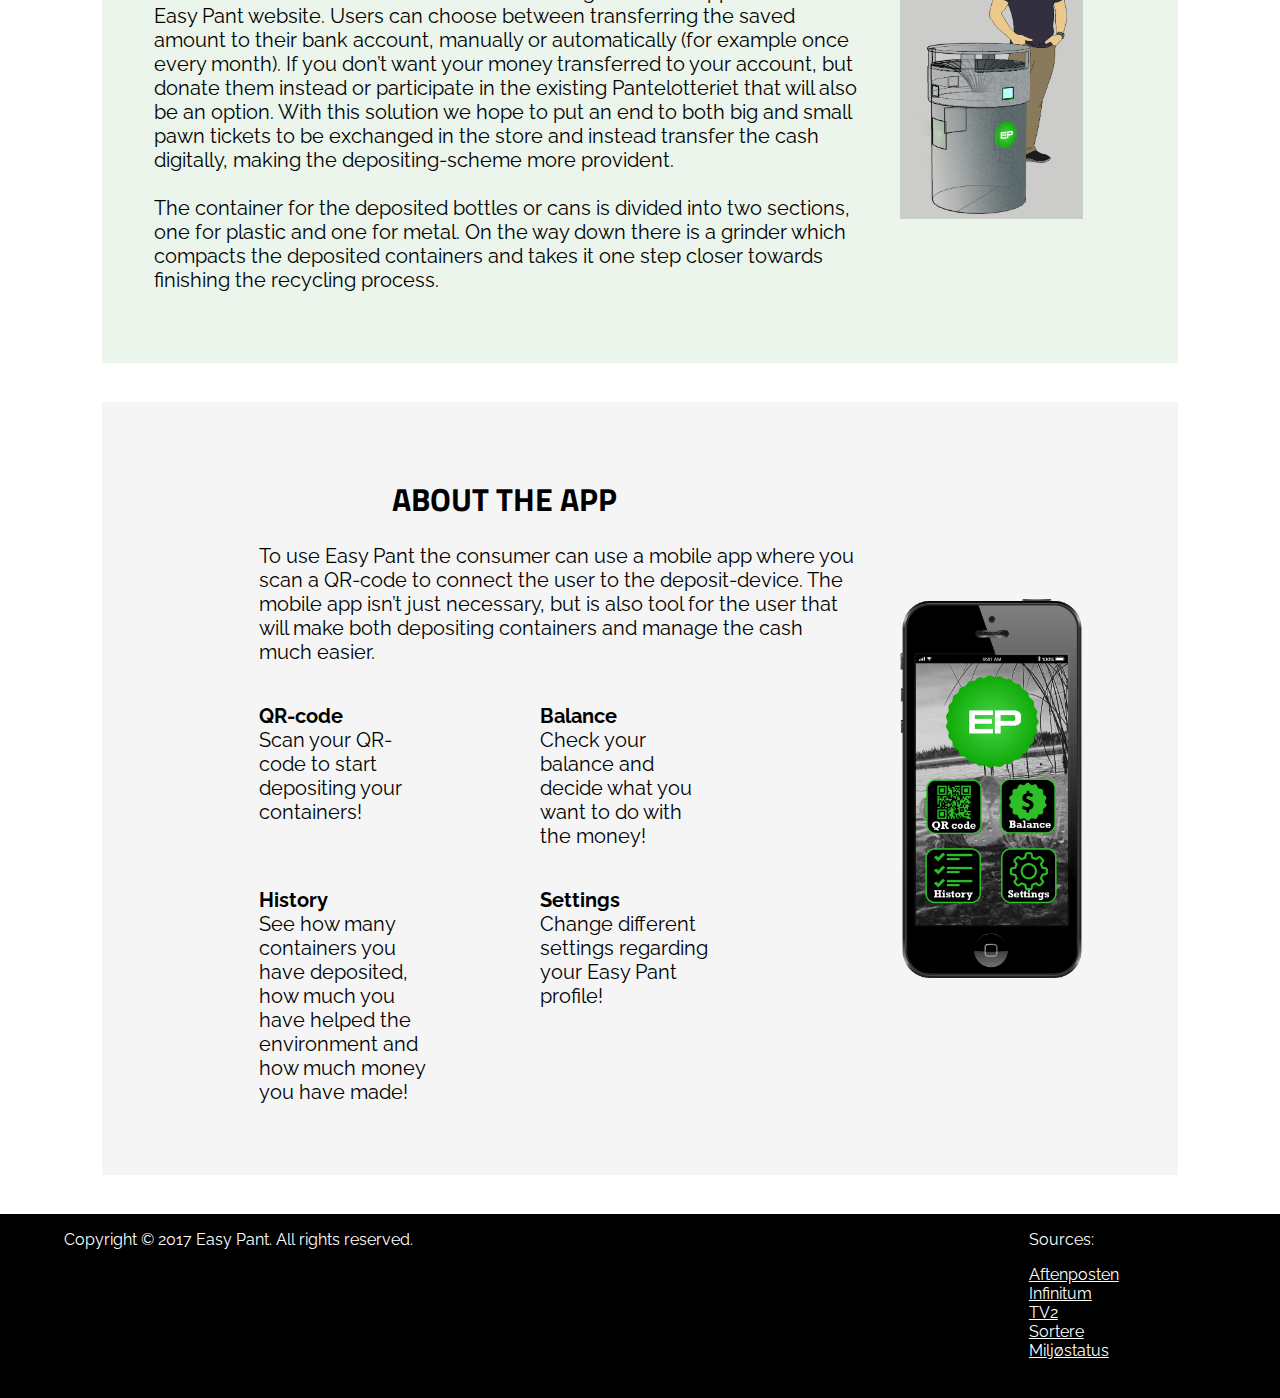
==== commit ed735f81: "småting" ====
--- a/indexEng.html
+++ b/indexEng.html
@@ -106,7 +106,7 @@
         With an increased rate for each recycled bottle from 2018 means that the consumers will lose more money in
         the years to come unless the societies recycling habits change.<br><br>
 
-        Based on our research it indicates that a large amount of bottles consumed outside has a higher chance of ending up in the trash or the environment compared to bottles consumed inside peoples home.
+        Based on our many interviews they indicate that a large amount of bottles consumed outside has a higher chance of ending up in the trash or the environment compared to bottles consumed inside peoples home.
         We assume that a large part of the bottles that doesn’t get recycled are bottles consumed outside.
         The reason for this is that bottles and cans that have been saved up has a higher probability of being recycled because the economical
         incentive more bottles give, and it is more convenient to recycle more at once instead of often. For some it can also be considered
@@ -133,12 +133,12 @@
     <div class="omossInnhold">
       <div class="omossBilde"><img style="width:70%;" src="media/preview1.jpg" alt="En skissetegning av Easy Pant-automaten"></div>
       <div class="omossTekst"><p>
-        Easy Pants vision is that every canister gets deposited. Our goal is that bottles consumed outside will be deposited and recycled instead of ending up in
+        Easy Pants vision is that every canister gets deposited. One of our many goals is that bottles consumed outside will be deposited and recycled instead of ending up in
         the trash or the environment.<br><br>
 
         Through Easy Pant we are going to contribute in solving todays challenges with a new deposit-scheme which is going to supplement the
         missing pieces the existing one has. It is important that we facilitate a system that makes it easier for the consumer to recycle.
-        This is something we want to do with Easy Pant which is going to be a benefit for the consumer and the environment.<br><br>
+        This is something we want to do with Easy Pant which is going to be a benefit for the consumer as well as the environment.<br><br>
 
         A new kind of depositing machine will be placed in many suitable locations. These may include places where many people are in
         transit or where people spend time, such as parks and the exit of movie theatres. Typical places where people bring drinking containers.<br><br>
@@ -154,7 +154,7 @@
           The amount saved can be administrated through a mobile app or from the Easy Pant website.
           Users can choose between transferring the saved amount to their bank account, manually or automatically (for example once every month).
           If you don’t want your money transferred to your account, but donate them instead or participate in the existing Pantelotteriet that will also be an option.
-          With this solution we hope put an end to both big and small pawn tickets to be exchanged in the store and instead transfer the cash digitally,
+          With this solution we hope to put an end to both big and small pawn tickets to be exchanged in the store and instead transfer the cash digitally,
           making the depositing-scheme more provident.<br><br>
 
           The container for the deposited bottles or cans is divided into two sections, one for plastic and one for metal.
